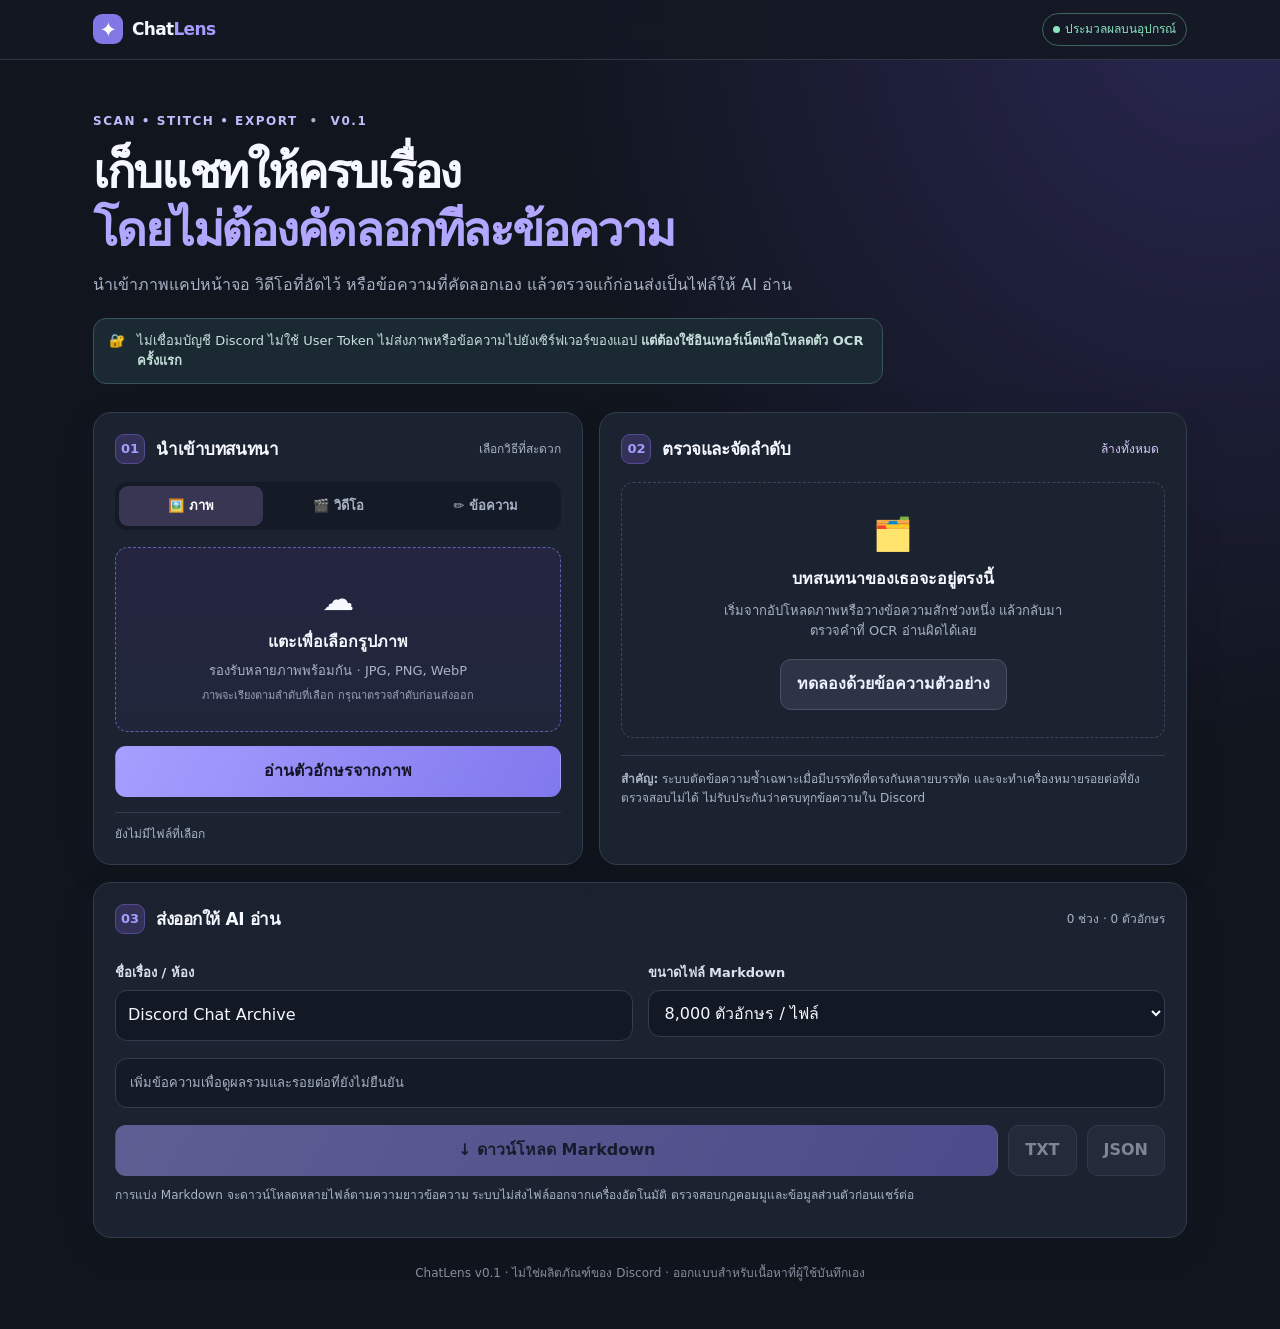
==== index.html @ 501cbc08 "feat: initialize ChatLens mobile-first OCR archive" ====
<!doctype html>
<html lang="th">
<head>
  <meta charset="utf-8">
  <meta name="viewport" content="width=device-width,initial-scale=1,viewport-fit=cover">
  <meta name="theme-color" content="#141923">
  <meta name="description" content="จัดเก็บข้อความจากภาพ วิดีโอ และข้อความที่คุณบันทึกเองจาก Discord โดยไม่ต้องใช้ Token">
  <title>ChatLens — Chat OCR to AI</title>
  <link rel="icon" href="icon.svg" type="image/svg+xml">
  <link rel="stylesheet" href="styles.css">
</head>
<body>
  <header class="topbar">
    <div class="top-inner">
      <a class="brand" href="#home" aria-label="ChatLens หน้าหลัก"><span class="brand-icon">✦</span><span>Chat<span class="brand-muted">Lens</span></span></a>
      <span class="privacy-pill"><span class="privacy-dot"></span>ประมวลผลบนอุปกรณ์</span>
    </div>
  </header>
  <main id="home" class="layout">
    <section class="hero">
      <div class="eyebrow">SCAN • STITCH • EXPORT <span>•</span> V0.1</div>
      <h1>เก็บแชทให้ครบเรื่อง<br><span>โดยไม่ต้องคัดลอกทีละข้อความ</span></h1>
      <p>นำเข้าภาพแคปหน้าจอ วิดีโอที่อัดไว้ หรือข้อความที่คัดลอกเอง แล้วตรวจแก้ก่อนส่งเป็นไฟล์ให้ AI อ่าน</p>
      <div class="callout"><span>🔐</span><span>ไม่เชื่อมบัญชี Discord ไม่ใช้ User Token ไม่ส่งภาพหรือข้อความไปยังเซิร์ฟเวอร์ของแอป <strong>แต่ต้องใช้อินเทอร์เน็ตเพื่อโหลดตัว OCR ครั้งแรก</strong></span></div>
    </section>
    <div class="workspace">
      <section class="panel import-panel" aria-labelledby="import-title">
        <div class="panel-heading"><div><span class="step-number">01</span><h2 id="import-title">นำเข้าบทสนทนา</h2></div><span class="subtle">เลือกวิธีที่สะดวก</span></div>
        <div class="tabs" role="tablist" aria-label="วิธีนำเข้า">
          <button id="tab-image" class="tab active" type="button" role="tab" aria-selected="true" aria-controls="panel-image">🖼️ ภาพ</button>
          <button id="tab-video" class="tab" type="button" role="tab" aria-selected="false" aria-controls="panel-video">🎬 วิดีโอ <small>ทดลอง</small></button>
          <button id="tab-text" class="tab" type="button" role="tab" aria-selected="false" aria-controls="panel-text">✏️ ข้อความ</button>
        </div>
        <div id="panel-image" class="tab-panel">
          <label class="upload-box" for="image-input"><span class="upload-emoji">☁️</span><strong>แตะเพื่อเลือกรูปภาพ</strong><span>รองรับหลายภาพพร้อมกัน · JPG, PNG, WebP</span><em>ภาพจะเรียงตามลำดับที่เลือก กรุณาตรวจลำดับก่อนส่งออก</em></label>
          <input id="image-input" type="file" accept="image/png,image/jpeg,image/webp,image/*" multiple hidden>
          <button id="start-image" class="primary full" type="button">อ่านตัวอักษรจากภาพ</button>
        </div>
        <div id="panel-video" class="tab-panel" hidden>
          <label class="upload-box" for="video-input"><span class="upload-emoji">▶</span><strong>แตะเพื่อเลือกวิดีโอ</strong><span>MP4, MOV, WebM ขึ้นอยู่กับเบราว์เซอร์</span><em>ไม่รองรับทุก codec บนมือถือ · เหมาะกับคลิปสั้น</em></label>
          <input id="video-input" type="file" accept="video/*,.mp4,.mov,.webm" hidden>
          <label class="field-label" for="interval">อ่านภาพทุก ๆ กี่วินาที</label>
          <select id="interval"><option value="0.5">0.5 วินาที (ละเอียด ช้า)</option><option value="1" selected>1 วินาที (แนะนำ)</option><option value="2">2 วินาที (เร็ว อาจข้ามข้อความ)</option></select>
          <p class="hint">สูงสุด 48 เฟรมต่อรอบ หากคลิปยาวจะอ่านเพียงช่วงต้น โปรดแบ่งคลิปก่อนนำเข้า และเลื่อนแชทช้า ๆ ให้เฟรมซ้อนทับกัน</p>
          <button id="start-video" class="primary full" type="button">ลองอ่านข้อความจากวิดีโอ</button>
        </div>
        <div id="panel-text" class="tab-panel" hidden>
          <label class="field-label" for="pasted-text">วางบทสนทนา</label>
          <textarea id="pasted-text" rows="7" placeholder="วางข้อความ Discord ที่คัดลอกไว้ตรงนี้..." spellcheck="false"></textarea>
          <button id="add-text" class="primary full" type="button">เพิ่มข้อความลงคลัง</button>
        </div>
        <div class="file-summary" id="file-summary" aria-live="polite">ยังไม่มีไฟล์ที่เลือก</div>
        <div class="progress" id="progress-box" hidden><div class="progress-header"><span id="status-label">กำลังประมวลผล...</span><span id="progress-number">0%</span></div><div class="progress-track"><div id="progress-bar"></div></div></div>
      </section>
      <section class="panel review-panel" aria-labelledby="review-title">
        <div class="panel-heading"><div><span class="step-number">02</span><h2 id="review-title">ตรวจและจัดลำดับ</h2></div><button id="clear-all" type="button" class="text-button">ล้างทั้งหมด</button></div>
        <div id="empty-state" class="empty-state"><span>🗂️</span><strong>บทสนทนาของเธอจะอยู่ตรงนี้</strong><p>เริ่มจากอัปโหลดภาพหรือวางข้อความสักช่วงหนึ่ง แล้วกลับมาตรวจคำที่ OCR อ่านผิดได้เลย</p><button id="demo" class="secondary" type="button">ทดลองด้วยข้อความตัวอย่าง</button></div>
        <div id="review-list" class="review-list" aria-live="polite"></div>
        <div class="footnote"><strong>สำคัญ:</strong> ระบบตัดข้อความซ้ำเฉพาะเมื่อมีบรรทัดที่ตรงกันหลายบรรทัด และจะทำเครื่องหมายรอยต่อที่ยังตรวจสอบไม่ได้ ไม่รับประกันว่าครบทุกข้อความใน Discord</div>
      </section>
    </div>
    <section class="panel export-panel" aria-labelledby="export-title">
      <div class="panel-heading"><div><span class="step-number">03</span><h2 id="export-title">ส่งออกให้ AI อ่าน</h2></div><span id="export-stats" class="subtle">0 ช่วง</span></div>
      <div class="export-grid">
        <div><label class="field-label" for="archive-title">ชื่อเรื่อง / ห้อง</label><input id="archive-title" value="Discord Chat Archive" maxlength="100"></div>
        <div><label class="field-label" for="chunk-size">ขนาดไฟล์ Markdown</label><select id="chunk-size"><option value="4000">4,000 ตัวอักษร / ไฟล์</option><option value="8000" selected>8,000 ตัวอักษร / ไฟล์</option><option value="15000">15,000 ตัวอักษร / ไฟล์</option></select></div>
      </div>
      <div id="merge-summary" class="merge-summary">เพิ่มข้อความเพื่อดูผลรวมและรอยต่อที่ยังไม่ยืนยัน</div>
      <div class="action-row"><button id="export-md" class="primary" type="button" disabled>↓ ดาวน์โหลด Markdown</button><button id="export-txt" class="secondary" type="button" disabled>TXT</button><button id="export-json" class="secondary" type="button" disabled>JSON</button></div>
      <p class="hint">การแบ่ง Markdown จะดาวน์โหลดหลายไฟล์ตามความยาวข้อความ ระบบไม่ส่งไฟล์ออกจากเครื่องอัตโนมัติ ตรวจสอบกฎคอมมูและข้อมูลส่วนตัวก่อนแชร์ต่อ</p>
    </section>
    <footer>ChatLens v0.1 · ไม่ใช่ผลิตภัณฑ์ของ Discord · ออกแบบสำหรับเนื้อหาที่ผู้ใช้บันทึกเอง</footer>
  </main>
  <script type="module" src="app.js"></script>
</body>
</html>
---- styles.css ----
:root{color-scheme:dark;--bg:#11151d;--panel:#1c2330;--inset:#141b27;--border:#343c4d;--muted:#a8b3c6;--ink:#f6f8ff;--accent:#a49dff;--accent2:#7065ed;--ok:#8ae6bf;font:16px/1.55 system-ui,-apple-system,"Segoe UI",sans-serif}*{box-sizing:border-box}html{scroll-behavior:smooth}body{background:radial-gradient(ellipse at 95% 0%,#282650 0,transparent 40%),var(--bg);color:var(--ink);margin:0;min-height:100dvh}button,input,textarea,select{font:inherit}button{cursor:pointer}button:disabled{cursor:not-allowed;opacity:.48}button:focus-visible,a:focus-visible,input:focus-visible,select:focus-visible,textarea:focus-visible{outline:2px solid #bbb5ff;outline-offset:3px}a{color:inherit;text-decoration:none}input,textarea,select{background:#121925;border:1px solid var(--border);border-radius:12px;color:var(--ink);width:100%;padding:12px;min-width:0}textarea{resize:vertical;line-height:1.5}.topbar{border-bottom:1px solid #303747;position:sticky;top:0;z-index:2;background:#141923ea;backdrop-filter:blur(16px)}.top-inner{max-width:1130px;margin:auto;display:flex;justify-content:space-between;align-items:center;padding:13px 18px;gap:10px}.brand{display:inline-flex;align-items:center;gap:9px;font-size:17px;font-weight:790;letter-spacing:-.04em}.brand-icon{display:grid;place-items:center;width:30px;height:30px;background:#8178e6;border-radius:9px;color:white;font-size:21px}.brand-muted{color:var(--accent)}.privacy-pill{font-size:12px;color:var(--ok);border:1px solid #3d675c;border-radius:99px;padding:6px 10px;white-space:nowrap}.privacy-dot{display:inline-block;width:7px;height:7px;border-radius:50%;background:var(--ok);margin-right:5px}.layout{max-width:1130px;margin:0 auto;padding:24px 18px 40px}.hero{max-width:790px;padding:28px 0 28px}.eyebrow{font-size:12px;color:#c1bafc;font-weight:760;letter-spacing:.13em}.eyebrow span{padding:0 6px;color:var(--muted)}h1{font-size:clamp(29px,4vw,47px);line-height:1.24;letter-spacing:-.045em;margin:13px 0 13px}h1 span{color:#b1a7ff}.hero p{margin:0;color:var(--muted);font-size:16px}.callout{display:flex;gap:12px;margin-top:20px;padding:12px 15px;background:#1b2a32;border:1px solid #37525b;border-radius:13px;color:#c6e1dc;font-size:13px}.workspace{display:grid;grid-template-columns:minmax(0,.91fr) minmax(0,1.09fr);gap:16px}.panel{background:var(--panel);border:1px solid var(--border);border-radius:18px;padding:21px;min-width:0;box-shadow:0 10px 40px #00000014}.panel-heading{display:flex;justify-content:space-between;align-items:center;gap:12px;margin-bottom:18px}.panel-heading>div{display:flex;gap:11px;align-items:center}.step-number{font-size:13px;font-weight:800;color:var(--accent);background:#343158;border:1px solid #544c93;border-radius:9px;display:grid;place-items:center;width:30px;height:30px}h2{font-size:17px;letter-spacing:-.025em;margin:0}.subtle{font-size:12px;color:var(--muted)}.tabs{display:flex;gap:4px;background:var(--inset);padding:4px;border-radius:12px;margin-bottom:17px}.tab{flex:1;min-width:0;border:0;border-radius:9px;color:var(--muted);background:transparent;padding:10px 4px;font-size:13px;font-weight:670;white-space:nowrap}.tab.active{background:#393654;color:#fff}.tab small{display:none}.upload-box{min-height:185px;border:1.5px dashed #655eb0;display:flex;flex-direction:column;justify-content:center;align-items:center;text-align:center;padding:18px;gap:6px;border-radius:13px;background:linear-gradient(180deg,#252540,#20263a);cursor:pointer}.upload-box:hover{border-color:#a69cff}.upload-emoji{font-size:32px}.upload-box>span:not(.upload-emoji){font-size:13px;color:var(--muted)}.upload-box em{font-size:11px;font-style:normal;color:#9a9fbc}.primary,.secondary{border-radius:11px;padding:12px 16px;font-weight:730;border:1px solid transparent}.primary{background:linear-gradient(120deg,#a69fff,#8078ed);color:#151326}.secondary{background:#2c3445;color:#edf0ff;border-color:#485168}.full{width:100%;margin-top:14px}.field-label{display:block;color:#dce0ef;font-size:13px;font-weight:650;margin:11px 0 7px}.hint{font-size:12px;color:var(--muted);line-height:1.65;margin:10px 0}.file-summary{font-size:12px;color:var(--muted);margin-top:15px;padding-top:12px;border-top:1px solid var(--border);overflow-wrap:anywhere}.progress{margin-top:16px}.progress-header{display:flex;justify-content:space-between;gap:10px;font-size:12px;color:var(--muted);margin-bottom:7px}.progress-track{height:7px;border-radius:99px;background:#111827;overflow:hidden}.progress-track>div{height:100%;width:0%;border-radius:99px;background:#a39bff;transition:width .18s}.review-list{display:grid;gap:12px;max-height:600px;overflow:auto}.empty-state{text-align:center;border:1px dashed #3c465a;border-radius:12px;padding:27px 16px}.empty-state>span{font-size:32px;display:block}.empty-state strong{display:block;margin-top:8px}.empty-state p{color:var(--muted);font-size:13px;max-width:360px;margin:9px auto 18px}.footnote{border-top:1px solid var(--border);margin-top:17px;padding-top:14px;color:var(--muted);font-size:12px}.review-item{background:var(--inset);border:1px solid #343b50;border-radius:12px;padding:12px}.review-head{display:flex;justify-content:space-between;align-items:start;gap:12px;margin-bottom:10px}.review-name{font-size:12px;color:#d2cfff;font-weight:730;overflow-wrap:anywhere}.review-meta{color:var(--muted);font-size:11px;margin-top:2px}.mini-actions{display:flex;gap:4px}.icon-button{border:1px solid #434b62;color:#e3e6fd;background:#30364a;border-radius:8px;width:29px;height:29px;display:grid;place-items:center}.review-item textarea{font-size:13px;min-height:90px}.text-button{border:0;background:none;color:#d6cafa;font-size:12px}.export-panel{margin-top:17px}.export-grid{display:grid;grid-template-columns:1fr 1fr;gap:15px}.merge-summary{background:var(--inset);border:1px solid var(--border);border-radius:12px;font-size:13px;color:var(--muted);padding:14px;margin:17px 0;white-space:pre-wrap}.action-row{display:flex;gap:10px;flex-wrap:wrap}.action-row .primary{flex:1}footer{text-align:center;font-size:12px;color:#858d9e;padding:26px 0 6px}@media(max-width:760px){.layout{padding:13px 12px 24px}.top-inner{padding:11px 12px}.privacy-pill{font-size:10px;padding:5px 7px}.brand{font-size:15px}.hero{padding:17px 3px 21px}.hero p{font-size:14px}.callout{font-size:12px}.workspace{grid-template-columns:1fr;gap:12px}.panel{padding:15px;border-radius:15px}.panel-heading{margin-bottom:14px}.subtle{font-size:11px}.upload-box{min-height:165px}.tab small{display:inline;font-size:9px}.export-grid{grid-template-columns:1fr;gap:2px}.action-row>.primary{flex-basis:100%}.review-list{max-height:none}.review-item textarea{min-height:105px}}@media(prefers-reduced-motion:reduce){*{scroll-behavior:auto;transition:none!important}}
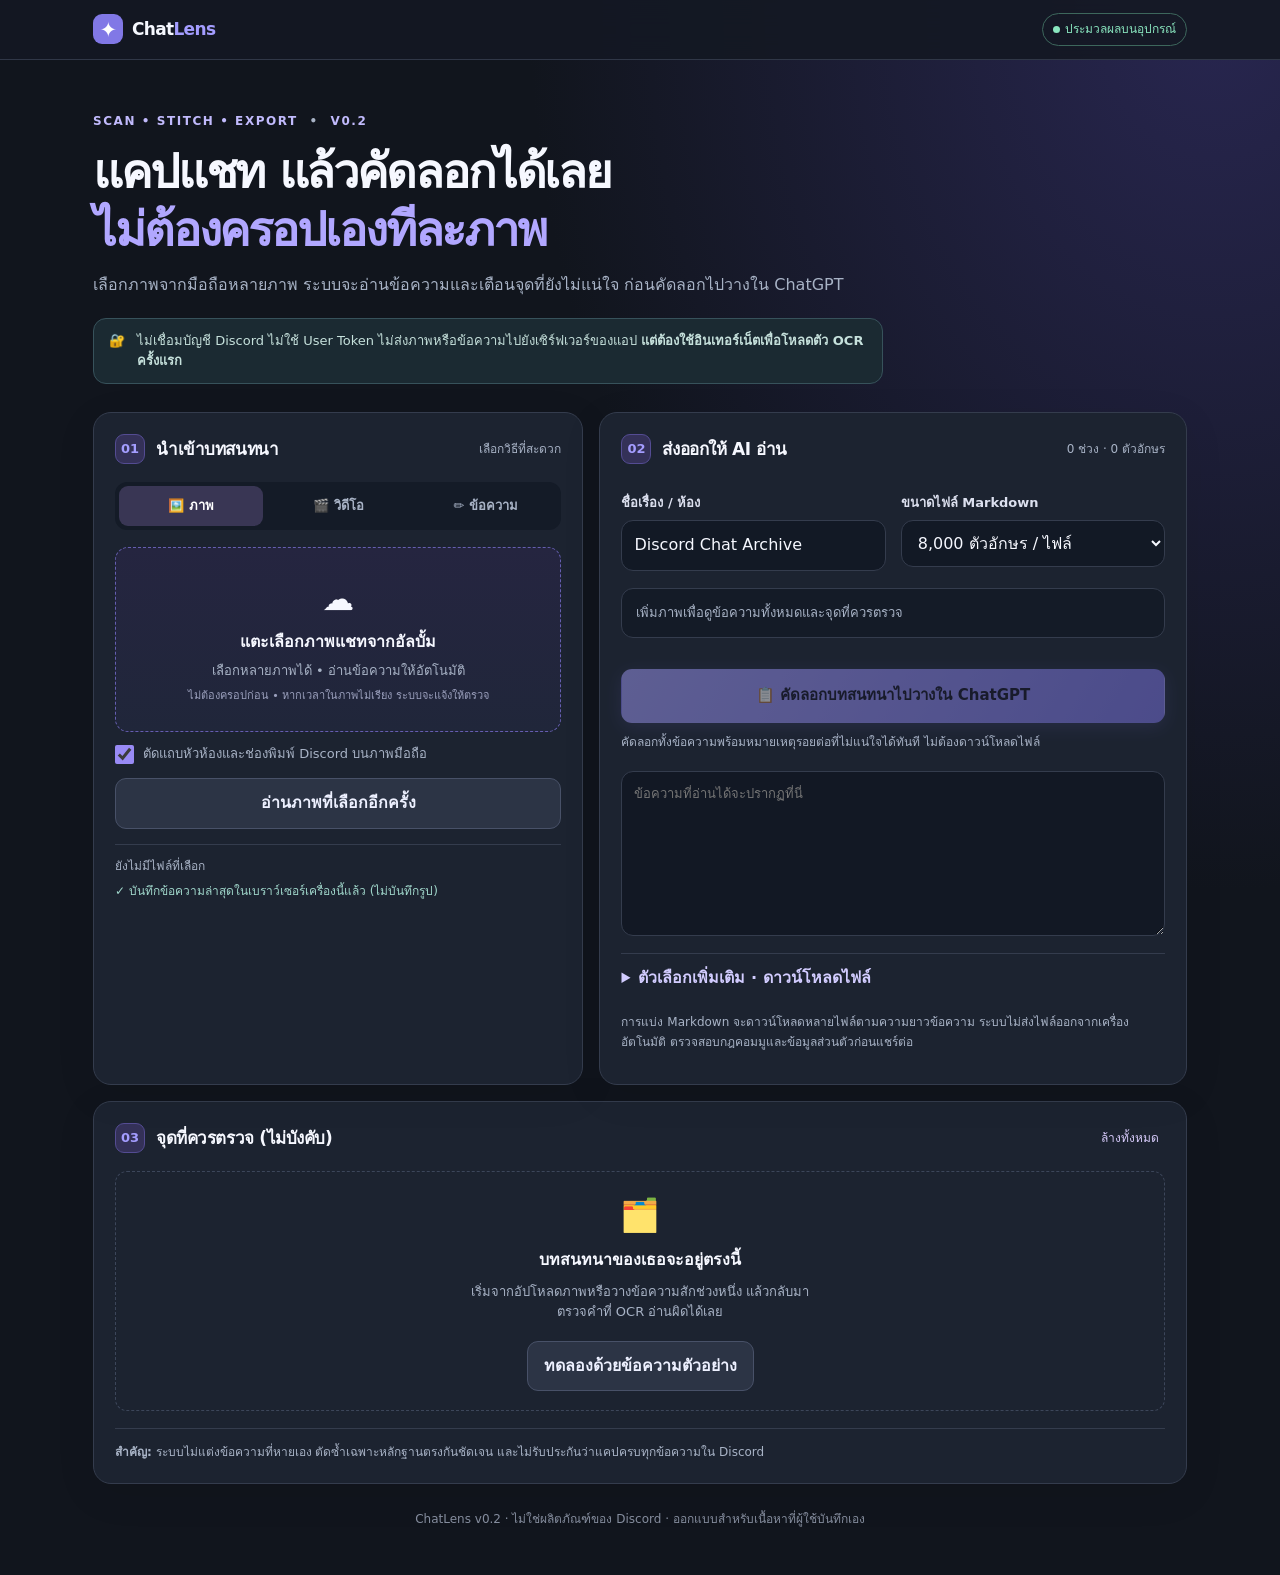
==== commit 2b2de514: "feat: ChatLens v0.2 mobile-first OCR crop and one-tap copy" ====
--- a/index.html
+++ b/index.html
@@ -18,9 +18,9 @@
   </header>
   <main id="home" class="layout">
     <section class="hero">
-      <div class="eyebrow">SCAN • STITCH • EXPORT <span>•</span> V0.1</div>
-      <h1>เก็บแชทให้ครบเรื่อง<br><span>โดยไม่ต้องคัดลอกทีละข้อความ</span></h1>
-      <p>นำเข้าภาพแคปหน้าจอ วิดีโอที่อัดไว้ หรือข้อความที่คัดลอกเอง แล้วตรวจแก้ก่อนส่งเป็นไฟล์ให้ AI อ่าน</p>
+      <div class="eyebrow">SCAN • STITCH • EXPORT <span>•</span> V0.2</div>
+      <h1>แคปแชท แล้วคัดลอกได้เลย<br><span>ไม่ต้องครอปเองทีละภาพ</span></h1>
+      <p>เลือกภาพจากมือถือหลายภาพ ระบบจะอ่านข้อความและเตือนจุดที่ยังไม่แน่ใจ ก่อนคัดลอกไปวางใน ChatGPT</p>
       <div class="callout"><span>🔐</span><span>ไม่เชื่อมบัญชี Discord ไม่ใช้ User Token ไม่ส่งภาพหรือข้อความไปยังเซิร์ฟเวอร์ของแอป <strong>แต่ต้องใช้อินเทอร์เน็ตเพื่อโหลดตัว OCR ครั้งแรก</strong></span></div>
     </section>
     <div class="workspace">
@@ -32,9 +32,10 @@
           <button id="tab-text" class="tab" type="button" role="tab" aria-selected="false" aria-controls="panel-text">✏️ ข้อความ</button>
         </div>
         <div id="panel-image" class="tab-panel">
-          <label class="upload-box" for="image-input"><span class="upload-emoji">☁️</span><strong>แตะเพื่อเลือกรูปภาพ</strong><span>รองรับหลายภาพพร้อมกัน · JPG, PNG, WebP</span><em>ภาพจะเรียงตามลำดับที่เลือก กรุณาตรวจลำดับก่อนส่งออก</em></label>
+          <label class="upload-box" for="image-input"><span class="upload-emoji">☁️</span><strong>แตะเลือกภาพแชทจากอัลบั้ม</strong><span>เลือกหลายภาพได้ • อ่านข้อความให้อัตโนมัติ</span><em>ไม่ต้องครอปก่อน • หากเวลาในภาพไม่เรียง ระบบจะแจ้งให้ตรวจ</em></label>
           <input id="image-input" type="file" accept="image/png,image/jpeg,image/webp,image/*" multiple hidden>
-          <button id="start-image" class="primary full" type="button">อ่านตัวอักษรจากภาพ</button>
+          <label class="toggle-line"><input id="auto-crop" type="checkbox" checked> ตัดแถบหัวห้องและช่องพิมพ์ Discord บนภาพมือถือ</label>
+          <button id="start-image" class="secondary full" type="button">อ่านภาพที่เลือกอีกครั้ง</button>
         </div>
         <div id="panel-video" class="tab-panel" hidden>
           <label class="upload-box" for="video-input"><span class="upload-emoji">▶</span><strong>แตะเพื่อเลือกวิดีโอ</strong><span>MP4, MOV, WebM ขึ้นอยู่กับเบราว์เซอร์</span><em>ไม่รองรับทุก codec บนมือถือ · เหมาะกับคลิปสั้น</em></label>
@@ -49,27 +50,34 @@
           <textarea id="pasted-text" rows="7" placeholder="วางข้อความ Discord ที่คัดลอกไว้ตรงนี้..." spellcheck="false"></textarea>
           <button id="add-text" class="primary full" type="button">เพิ่มข้อความลงคลัง</button>
         </div>
-        <div class="file-summary" id="file-summary" aria-live="polite">ยังไม่มีไฟล์ที่เลือก</div>
+        <div class="file-summary" id="file-summary" aria-live="polite">ยังไม่มีไฟล์ที่เลือก</div><div class="subtle save-state" id="save-state" role="status">บันทึกข้อความที่อ่านได้ไว้บนอุปกรณ์นี้อัตโนมัติ (ไม่บันทึกรูป)</div>
         <div class="progress" id="progress-box" hidden><div class="progress-header"><span id="status-label">กำลังประมวลผล...</span><span id="progress-number">0%</span></div><div class="progress-track"><div id="progress-bar"></div></div></div>
       </section>
-      <section class="panel review-panel" aria-labelledby="review-title">
-        <div class="panel-heading"><div><span class="step-number">02</span><h2 id="review-title">ตรวจและจัดลำดับ</h2></div><button id="clear-all" type="button" class="text-button">ล้างทั้งหมด</button></div>
-        <div id="empty-state" class="empty-state"><span>🗂️</span><strong>บทสนทนาของเธอจะอยู่ตรงนี้</strong><p>เริ่มจากอัปโหลดภาพหรือวางข้อความสักช่วงหนึ่ง แล้วกลับมาตรวจคำที่ OCR อ่านผิดได้เลย</p><button id="demo" class="secondary" type="button">ทดลองด้วยข้อความตัวอย่าง</button></div>
-        <div id="review-list" class="review-list" aria-live="polite"></div>
-        <div class="footnote"><strong>สำคัญ:</strong> ระบบตัดข้อความซ้ำเฉพาะเมื่อมีบรรทัดที่ตรงกันหลายบรรทัด และจะทำเครื่องหมายรอยต่อที่ยังตรวจสอบไม่ได้ ไม่รับประกันว่าครบทุกข้อความใน Discord</div>
-      </section>
-    </div>
-    <section class="panel export-panel" aria-labelledby="export-title">
-      <div class="panel-heading"><div><span class="step-number">03</span><h2 id="export-title">ส่งออกให้ AI อ่าน</h2></div><span id="export-stats" class="subtle">0 ช่วง</span></div>
+
+      <section class="panel export-panel" aria-labelledby="export-title">
+      <div class="panel-heading"><div><span class="step-number">02</span><h2 id="export-title">ส่งออกให้ AI อ่าน</h2></div><span id="export-stats" class="subtle">0 ช่วง</span></div>
       <div class="export-grid">
         <div><label class="field-label" for="archive-title">ชื่อเรื่อง / ห้อง</label><input id="archive-title" value="Discord Chat Archive" maxlength="100"></div>
         <div><label class="field-label" for="chunk-size">ขนาดไฟล์ Markdown</label><select id="chunk-size"><option value="4000">4,000 ตัวอักษร / ไฟล์</option><option value="8000" selected>8,000 ตัวอักษร / ไฟล์</option><option value="15000">15,000 ตัวอักษร / ไฟล์</option></select></div>
       </div>
       <div id="merge-summary" class="merge-summary">เพิ่มข้อความเพื่อดูผลรวมและรอยต่อที่ยังไม่ยืนยัน</div>
-      <div class="action-row"><button id="export-md" class="primary" type="button" disabled>↓ ดาวน์โหลด Markdown</button><button id="export-txt" class="secondary" type="button" disabled>TXT</button><button id="export-json" class="secondary" type="button" disabled>JSON</button></div>
+      <button id="copy-text" class="primary full copy-main" type="button" disabled>📋 คัดลอกบทสนทนาไปวางใน ChatGPT</button>
+      <p class="hint">คัดลอกทั้งข้อความพร้อมหมายเหตุรอยต่อที่ไม่แน่ใจได้ทันที ไม่ต้องดาวน์โหลดไฟล์</p>
+      <textarea id="merged-preview" rows="7" readonly aria-label="ข้อความทั้งหมดที่พร้อมคัดลอก" placeholder="ข้อความที่อ่านได้จะปรากฏที่นี่"></textarea>
+      <details class="download-options"><summary>ตัวเลือกเพิ่มเติม · ดาวน์โหลดไฟล์</summary>
+        <div class="action-row"><button id="export-md" class="secondary" type="button" disabled>Markdown</button><button id="export-txt" class="secondary" type="button" disabled>TXT</button><button id="export-json" class="secondary" type="button" disabled>JSON</button></div>
+      </details>
       <p class="hint">การแบ่ง Markdown จะดาวน์โหลดหลายไฟล์ตามความยาวข้อความ ระบบไม่ส่งไฟล์ออกจากเครื่องอัตโนมัติ ตรวจสอบกฎคอมมูและข้อมูลส่วนตัวก่อนแชร์ต่อ</p>
     </section>
-    <footer>ChatLens v0.1 · ไม่ใช่ผลิตภัณฑ์ของ Discord · ออกแบบสำหรับเนื้อหาที่ผู้ใช้บันทึกเอง</footer>
+    </div>
+    <section class="panel review-panel" aria-labelledby="review-title">
+        <div class="panel-heading"><div><span class="step-number">03</span><h2 id="review-title">จุดที่ควรตรวจ (ไม่บังคับ)</h2></div><button id="clear-all" type="button" class="text-button">ล้างทั้งหมด</button></div>
+        <div id="empty-state" class="empty-state"><span>🗂️</span><strong>บทสนทนาของเธอจะอยู่ตรงนี้</strong><p>เริ่มจากอัปโหลดภาพหรือวางข้อความสักช่วงหนึ่ง แล้วกลับมาตรวจคำที่ OCR อ่านผิดได้เลย</p><button id="demo" class="secondary" type="button">ทดลองด้วยข้อความตัวอย่าง</button></div>
+        <div id="review-alerts" class="review-alerts" aria-live="polite"></div>
+        <details id="review-details" class="review-details"><summary>เปิดดู / แก้ไขข้อความแต่ละภาพ (ไม่จำเป็นต้องตรวจทุกภาพ)</summary><div id="review-list" class="review-list" aria-live="polite"></div></details>
+        <div class="footnote"><strong>สำคัญ:</strong> ระบบไม่แต่งข้อความที่หายเอง ตัดซ้ำเฉพาะหลักฐานตรงกันชัดเจน และไม่รับประกันว่าแคปครบทุกข้อความใน Discord</div>
+      </section>
+    <footer>ChatLens v0.2 · ไม่ใช่ผลิตภัณฑ์ของ Discord · ออกแบบสำหรับเนื้อหาที่ผู้ใช้บันทึกเอง</footer>
   </main>
   <script type="module" src="app.js"></script>
 </body>
--- a/styles.css
+++ b/styles.css
@@ -1 +1,21 @@
 :root{color-scheme:dark;--bg:#11151d;--panel:#1c2330;--inset:#141b27;--border:#343c4d;--muted:#a8b3c6;--ink:#f6f8ff;--accent:#a49dff;--accent2:#7065ed;--ok:#8ae6bf;font:16px/1.55 system-ui,-apple-system,"Segoe UI",sans-serif}*{box-sizing:border-box}html{scroll-behavior:smooth}body{background:radial-gradient(ellipse at 95% 0%,#282650 0,transparent 40%),var(--bg);color:var(--ink);margin:0;min-height:100dvh}button,input,textarea,select{font:inherit}button{cursor:pointer}button:disabled{cursor:not-allowed;opacity:.48}button:focus-visible,a:focus-visible,input:focus-visible,select:focus-visible,textarea:focus-visible{outline:2px solid #bbb5ff;outline-offset:3px}a{color:inherit;text-decoration:none}input,textarea,select{background:#121925;border:1px solid var(--border);border-radius:12px;color:var(--ink);width:100%;padding:12px;min-width:0}textarea{resize:vertical;line-height:1.5}.topbar{border-bottom:1px solid #303747;position:sticky;top:0;z-index:2;background:#141923ea;backdrop-filter:blur(16px)}.top-inner{max-width:1130px;margin:auto;display:flex;justify-content:space-between;align-items:center;padding:13px 18px;gap:10px}.brand{display:inline-flex;align-items:center;gap:9px;font-size:17px;font-weight:790;letter-spacing:-.04em}.brand-icon{display:grid;place-items:center;width:30px;height:30px;background:#8178e6;border-radius:9px;color:white;font-size:21px}.brand-muted{color:var(--accent)}.privacy-pill{font-size:12px;color:var(--ok);border:1px solid #3d675c;border-radius:99px;padding:6px 10px;white-space:nowrap}.privacy-dot{display:inline-block;width:7px;height:7px;border-radius:50%;background:var(--ok);margin-right:5px}.layout{max-width:1130px;margin:0 auto;padding:24px 18px 40px}.hero{max-width:790px;padding:28px 0 28px}.eyebrow{font-size:12px;color:#c1bafc;font-weight:760;letter-spacing:.13em}.eyebrow span{padding:0 6px;color:var(--muted)}h1{font-size:clamp(29px,4vw,47px);line-height:1.24;letter-spacing:-.045em;margin:13px 0 13px}h1 span{color:#b1a7ff}.hero p{margin:0;color:var(--muted);font-size:16px}.callout{display:flex;gap:12px;margin-top:20px;padding:12px 15px;background:#1b2a32;border:1px solid #37525b;border-radius:13px;color:#c6e1dc;font-size:13px}.workspace{display:grid;grid-template-columns:minmax(0,.91fr) minmax(0,1.09fr);gap:16px}.panel{background:var(--panel);border:1px solid var(--border);border-radius:18px;padding:21px;min-width:0;box-shadow:0 10px 40px #00000014}.panel-heading{display:flex;justify-content:space-between;align-items:center;gap:12px;margin-bottom:18px}.panel-heading>div{display:flex;gap:11px;align-items:center}.step-number{font-size:13px;font-weight:800;color:var(--accent);background:#343158;border:1px solid #544c93;border-radius:9px;display:grid;place-items:center;width:30px;height:30px}h2{font-size:17px;letter-spacing:-.025em;margin:0}.subtle{font-size:12px;color:var(--muted)}.tabs{display:flex;gap:4px;background:var(--inset);padding:4px;border-radius:12px;margin-bottom:17px}.tab{flex:1;min-width:0;border:0;border-radius:9px;color:var(--muted);background:transparent;padding:10px 4px;font-size:13px;font-weight:670;white-space:nowrap}.tab.active{background:#393654;color:#fff}.tab small{display:none}.upload-box{min-height:185px;border:1.5px dashed #655eb0;display:flex;flex-direction:column;justify-content:center;align-items:center;text-align:center;padding:18px;gap:6px;border-radius:13px;background:linear-gradient(180deg,#252540,#20263a);cursor:pointer}.upload-box:hover{border-color:#a69cff}.upload-emoji{font-size:32px}.upload-box>span:not(.upload-emoji){font-size:13px;color:var(--muted)}.upload-box em{font-size:11px;font-style:normal;color:#9a9fbc}.primary,.secondary{border-radius:11px;padding:12px 16px;font-weight:730;border:1px solid transparent}.primary{background:linear-gradient(120deg,#a69fff,#8078ed);color:#151326}.secondary{background:#2c3445;color:#edf0ff;border-color:#485168}.full{width:100%;margin-top:14px}.field-label{display:block;color:#dce0ef;font-size:13px;font-weight:650;margin:11px 0 7px}.hint{font-size:12px;color:var(--muted);line-height:1.65;margin:10px 0}.file-summary{font-size:12px;color:var(--muted);margin-top:15px;padding-top:12px;border-top:1px solid var(--border);overflow-wrap:anywhere}.progress{margin-top:16px}.progress-header{display:flex;justify-content:space-between;gap:10px;font-size:12px;color:var(--muted);margin-bottom:7px}.progress-track{height:7px;border-radius:99px;background:#111827;overflow:hidden}.progress-track>div{height:100%;width:0%;border-radius:99px;background:#a39bff;transition:width .18s}.review-list{display:grid;gap:12px;max-height:600px;overflow:auto}.empty-state{text-align:center;border:1px dashed #3c465a;border-radius:12px;padding:27px 16px}.empty-state>span{font-size:32px;display:block}.empty-state strong{display:block;margin-top:8px}.empty-state p{color:var(--muted);font-size:13px;max-width:360px;margin:9px auto 18px}.footnote{border-top:1px solid var(--border);margin-top:17px;padding-top:14px;color:var(--muted);font-size:12px}.review-item{background:var(--inset);border:1px solid #343b50;border-radius:12px;padding:12px}.review-head{display:flex;justify-content:space-between;align-items:start;gap:12px;margin-bottom:10px}.review-name{font-size:12px;color:#d2cfff;font-weight:730;overflow-wrap:anywhere}.review-meta{color:var(--muted);font-size:11px;margin-top:2px}.mini-actions{display:flex;gap:4px}.icon-button{border:1px solid #434b62;color:#e3e6fd;background:#30364a;border-radius:8px;width:29px;height:29px;display:grid;place-items:center}.review-item textarea{font-size:13px;min-height:90px}.text-button{border:0;background:none;color:#d6cafa;font-size:12px}.export-panel{margin-top:17px}.export-grid{display:grid;grid-template-columns:1fr 1fr;gap:15px}.merge-summary{background:var(--inset);border:1px solid var(--border);border-radius:12px;font-size:13px;color:var(--muted);padding:14px;margin:17px 0;white-space:pre-wrap}.action-row{display:flex;gap:10px;flex-wrap:wrap}.action-row .primary{flex:1}footer{text-align:center;font-size:12px;color:#858d9e;padding:26px 0 6px}@media(max-width:760px){.layout{padding:13px 12px 24px}.top-inner{padding:11px 12px}.privacy-pill{font-size:10px;padding:5px 7px}.brand{font-size:15px}.hero{padding:17px 3px 21px}.hero p{font-size:14px}.callout{font-size:12px}.workspace{grid-template-columns:1fr;gap:12px}.panel{padding:15px;border-radius:15px}.panel-heading{margin-bottom:14px}.subtle{font-size:11px}.upload-box{min-height:165px}.tab small{display:inline;font-size:9px}.export-grid{grid-template-columns:1fr;gap:2px}.action-row>.primary{flex-basis:100%}.review-list{max-height:none}.review-item textarea{min-height:105px}}@media(prefers-reduced-motion:reduce){*{scroll-behavior:auto;transition:none!important}}
+
+/* ChatLens 0.2: output-first mobile flow */
+.workspace .export-panel{margin-top:0}
+.review-panel{margin-top:16px}
+.toggle-line{margin-top:12px;display:flex;align-items:flex-start;gap:9px;font-size:13px;color:var(--muted);line-height:1.5;cursor:pointer}
+.toggle-line input{width:19px;height:19px;margin:1px 0 0;flex:0 0 19px;accent-color:#988af5}
+.copy-main{min-height:54px;font-size:15px;box-shadow:0 4px 18px #8078ed40}
+#merged-preview{margin-top:8px;min-height:165px;max-height:330px;font-size:13px;background:#121824;overflow:auto}
+.save-state{margin-top:8px;line-height:1.45;color:#a0d7cb}
+.review-details{margin-top:12px}
+.review-details summary,.download-options summary{cursor:pointer;font-weight:670;color:#d2ccff;padding:12px 0;user-select:none}
+.review-details[hidden],[hidden]{display:none!important}
+.download-options{margin-top:10px;border-top:1px solid var(--border)}
+.download-options .action-row{padding:6px 0 4px}
+.review-warning{width:100%;text-align:left;background:#28273e;color:#e1daf9;border:1px solid #5e5275;border-radius:10px;padding:12px;margin-top:7px;font-size:13px}
+.review-warning:hover{border-color:#9b8cdd}
+.source-preview{display:block;max-width:320px;width:100%;height:auto;margin-top:10px;border-radius:10px;border:1px solid var(--border)}
+.review-list{max-height:none;margin-top:10px}
+.review-panel .empty-state{padding:19px 10px}
+@media(max-width:760px){.workspace{grid-template-columns:1fr}.review-panel{margin-top:12px}.copy-main{position:sticky;bottom:12px;z-index:1}.review-warning{font-size:12px}.export-panel .panel-heading{margin-bottom:10px}.hero{padding-bottom:16px}#merged-preview{min-height:180px}}
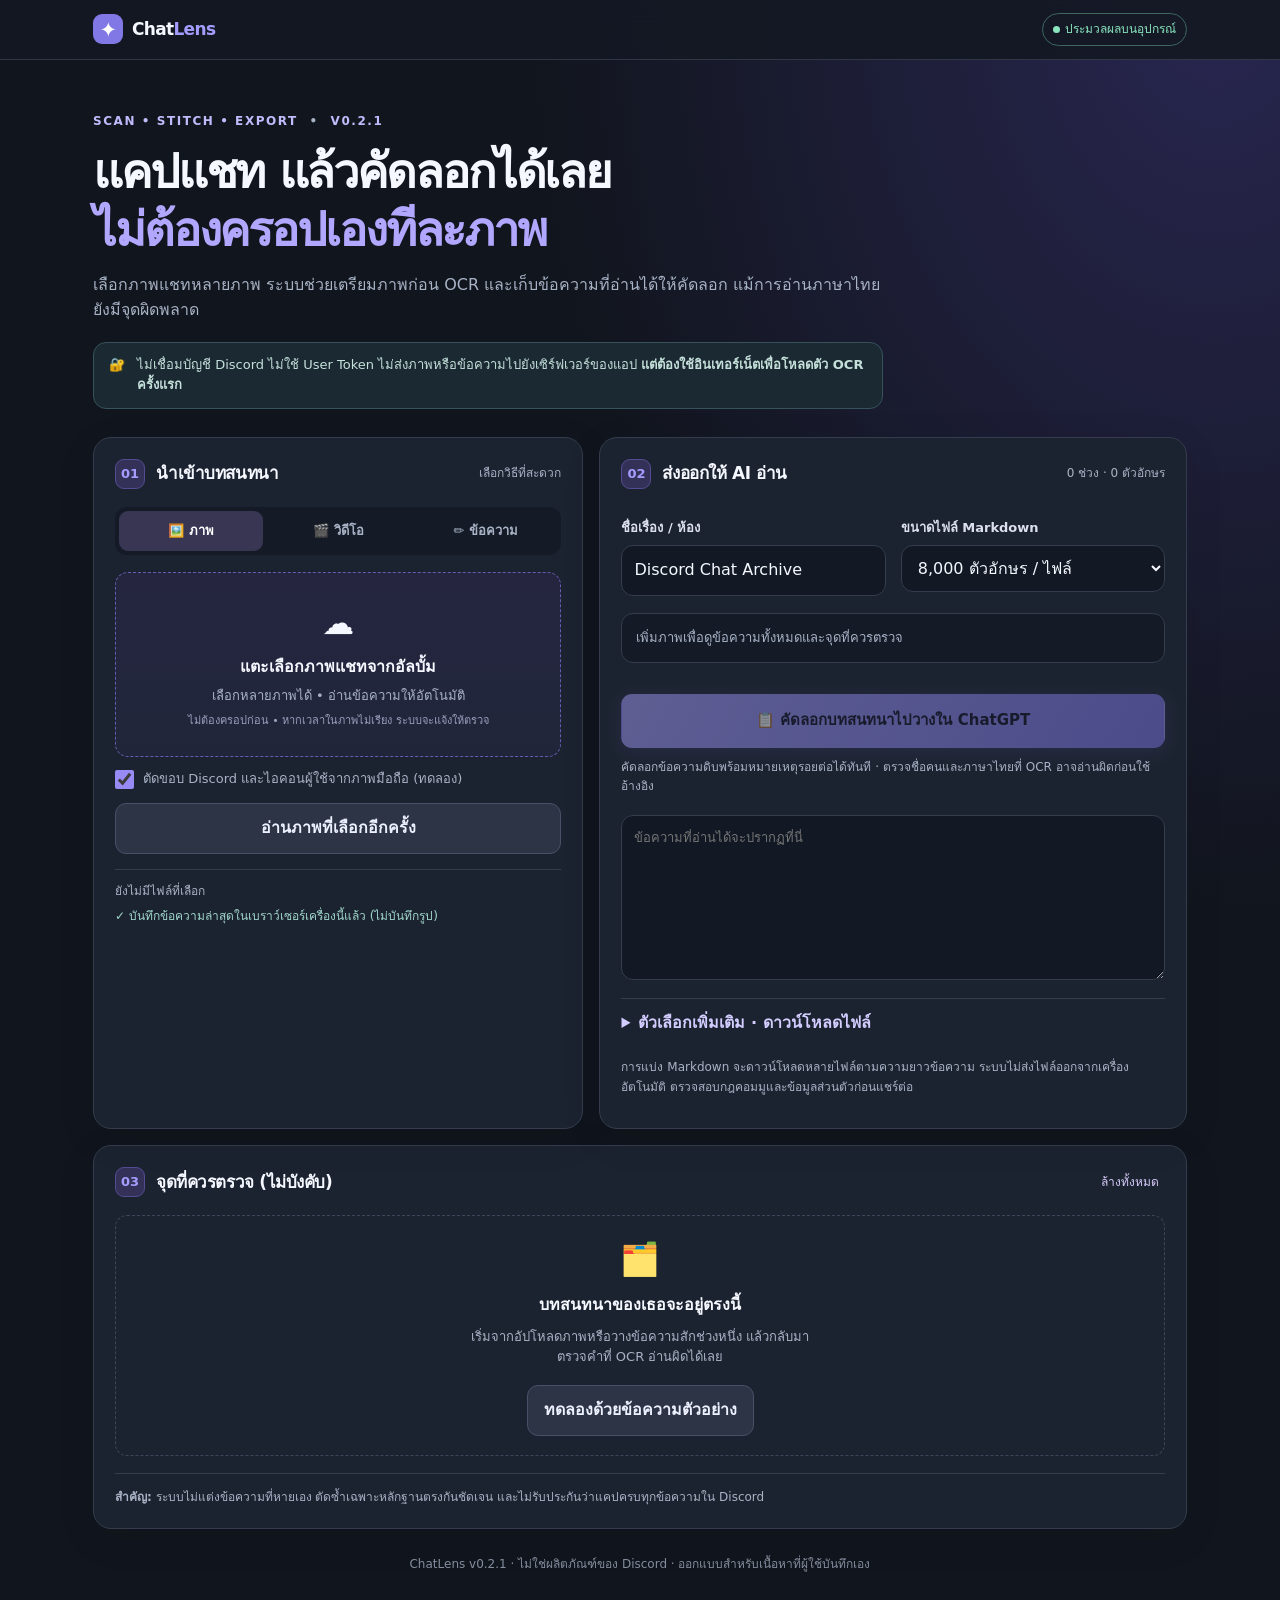
==== commit f561d44e: "test: refine Discord iPhone crop and optional dark OCR contrast" ====
--- a/index.html
+++ b/index.html
@@ -18,9 +18,9 @@
   </header>
   <main id="home" class="layout">
     <section class="hero">
-      <div class="eyebrow">SCAN • STITCH • EXPORT <span>•</span> V0.2</div>
+      <div class="eyebrow">SCAN • STITCH • EXPORT <span>•</span> V0.2.1</div>
       <h1>แคปแชท แล้วคัดลอกได้เลย<br><span>ไม่ต้องครอปเองทีละภาพ</span></h1>
-      <p>เลือกภาพจากมือถือหลายภาพ ระบบจะอ่านข้อความและเตือนจุดที่ยังไม่แน่ใจ ก่อนคัดลอกไปวางใน ChatGPT</p>
+      <p>เลือกภาพแชทหลายภาพ ระบบช่วยเตรียมภาพก่อน OCR และเก็บข้อความที่อ่านได้ให้คัดลอก แม้การอ่านภาษาไทยยังมีจุดผิดพลาด</p>
       <div class="callout"><span>🔐</span><span>ไม่เชื่อมบัญชี Discord ไม่ใช้ User Token ไม่ส่งภาพหรือข้อความไปยังเซิร์ฟเวอร์ของแอป <strong>แต่ต้องใช้อินเทอร์เน็ตเพื่อโหลดตัว OCR ครั้งแรก</strong></span></div>
     </section>
     <div class="workspace">
@@ -34,7 +34,7 @@
         <div id="panel-image" class="tab-panel">
           <label class="upload-box" for="image-input"><span class="upload-emoji">☁️</span><strong>แตะเลือกภาพแชทจากอัลบั้ม</strong><span>เลือกหลายภาพได้ • อ่านข้อความให้อัตโนมัติ</span><em>ไม่ต้องครอปก่อน • หากเวลาในภาพไม่เรียง ระบบจะแจ้งให้ตรวจ</em></label>
           <input id="image-input" type="file" accept="image/png,image/jpeg,image/webp,image/*" multiple hidden>
-          <label class="toggle-line"><input id="auto-crop" type="checkbox" checked> ตัดแถบหัวห้องและช่องพิมพ์ Discord บนภาพมือถือ</label>
+          <label class="toggle-line"><input id="auto-crop" type="checkbox" checked> ตัดขอบ Discord และไอคอนผู้ใช้จากภาพมือถือ (ทดลอง)</label>
           <button id="start-image" class="secondary full" type="button">อ่านภาพที่เลือกอีกครั้ง</button>
         </div>
         <div id="panel-video" class="tab-panel" hidden>
@@ -62,7 +62,7 @@
       </div>
       <div id="merge-summary" class="merge-summary">เพิ่มข้อความเพื่อดูผลรวมและรอยต่อที่ยังไม่ยืนยัน</div>
       <button id="copy-text" class="primary full copy-main" type="button" disabled>📋 คัดลอกบทสนทนาไปวางใน ChatGPT</button>
-      <p class="hint">คัดลอกทั้งข้อความพร้อมหมายเหตุรอยต่อที่ไม่แน่ใจได้ทันที ไม่ต้องดาวน์โหลดไฟล์</p>
+      <p class="hint">คัดลอกข้อความดิบพร้อมหมายเหตุรอยต่อได้ทันที · ตรวจชื่อคนและภาษาไทยที่ OCR อาจอ่านผิดก่อนใช้อ้างอิง</p>
       <textarea id="merged-preview" rows="7" readonly aria-label="ข้อความทั้งหมดที่พร้อมคัดลอก" placeholder="ข้อความที่อ่านได้จะปรากฏที่นี่"></textarea>
       <details class="download-options"><summary>ตัวเลือกเพิ่มเติม · ดาวน์โหลดไฟล์</summary>
         <div class="action-row"><button id="export-md" class="secondary" type="button" disabled>Markdown</button><button id="export-txt" class="secondary" type="button" disabled>TXT</button><button id="export-json" class="secondary" type="button" disabled>JSON</button></div>
@@ -77,7 +77,7 @@
         <details id="review-details" class="review-details"><summary>เปิดดู / แก้ไขข้อความแต่ละภาพ (ไม่จำเป็นต้องตรวจทุกภาพ)</summary><div id="review-list" class="review-list" aria-live="polite"></div></details>
         <div class="footnote"><strong>สำคัญ:</strong> ระบบไม่แต่งข้อความที่หายเอง ตัดซ้ำเฉพาะหลักฐานตรงกันชัดเจน และไม่รับประกันว่าแคปครบทุกข้อความใน Discord</div>
       </section>
-    <footer>ChatLens v0.2 · ไม่ใช่ผลิตภัณฑ์ของ Discord · ออกแบบสำหรับเนื้อหาที่ผู้ใช้บันทึกเอง</footer>
+    <footer>ChatLens v0.2.1 · ไม่ใช่ผลิตภัณฑ์ของ Discord · ออกแบบสำหรับเนื้อหาที่ผู้ใช้บันทึกเอง</footer>
   </main>
   <script type="module" src="app.js"></script>
 </body>
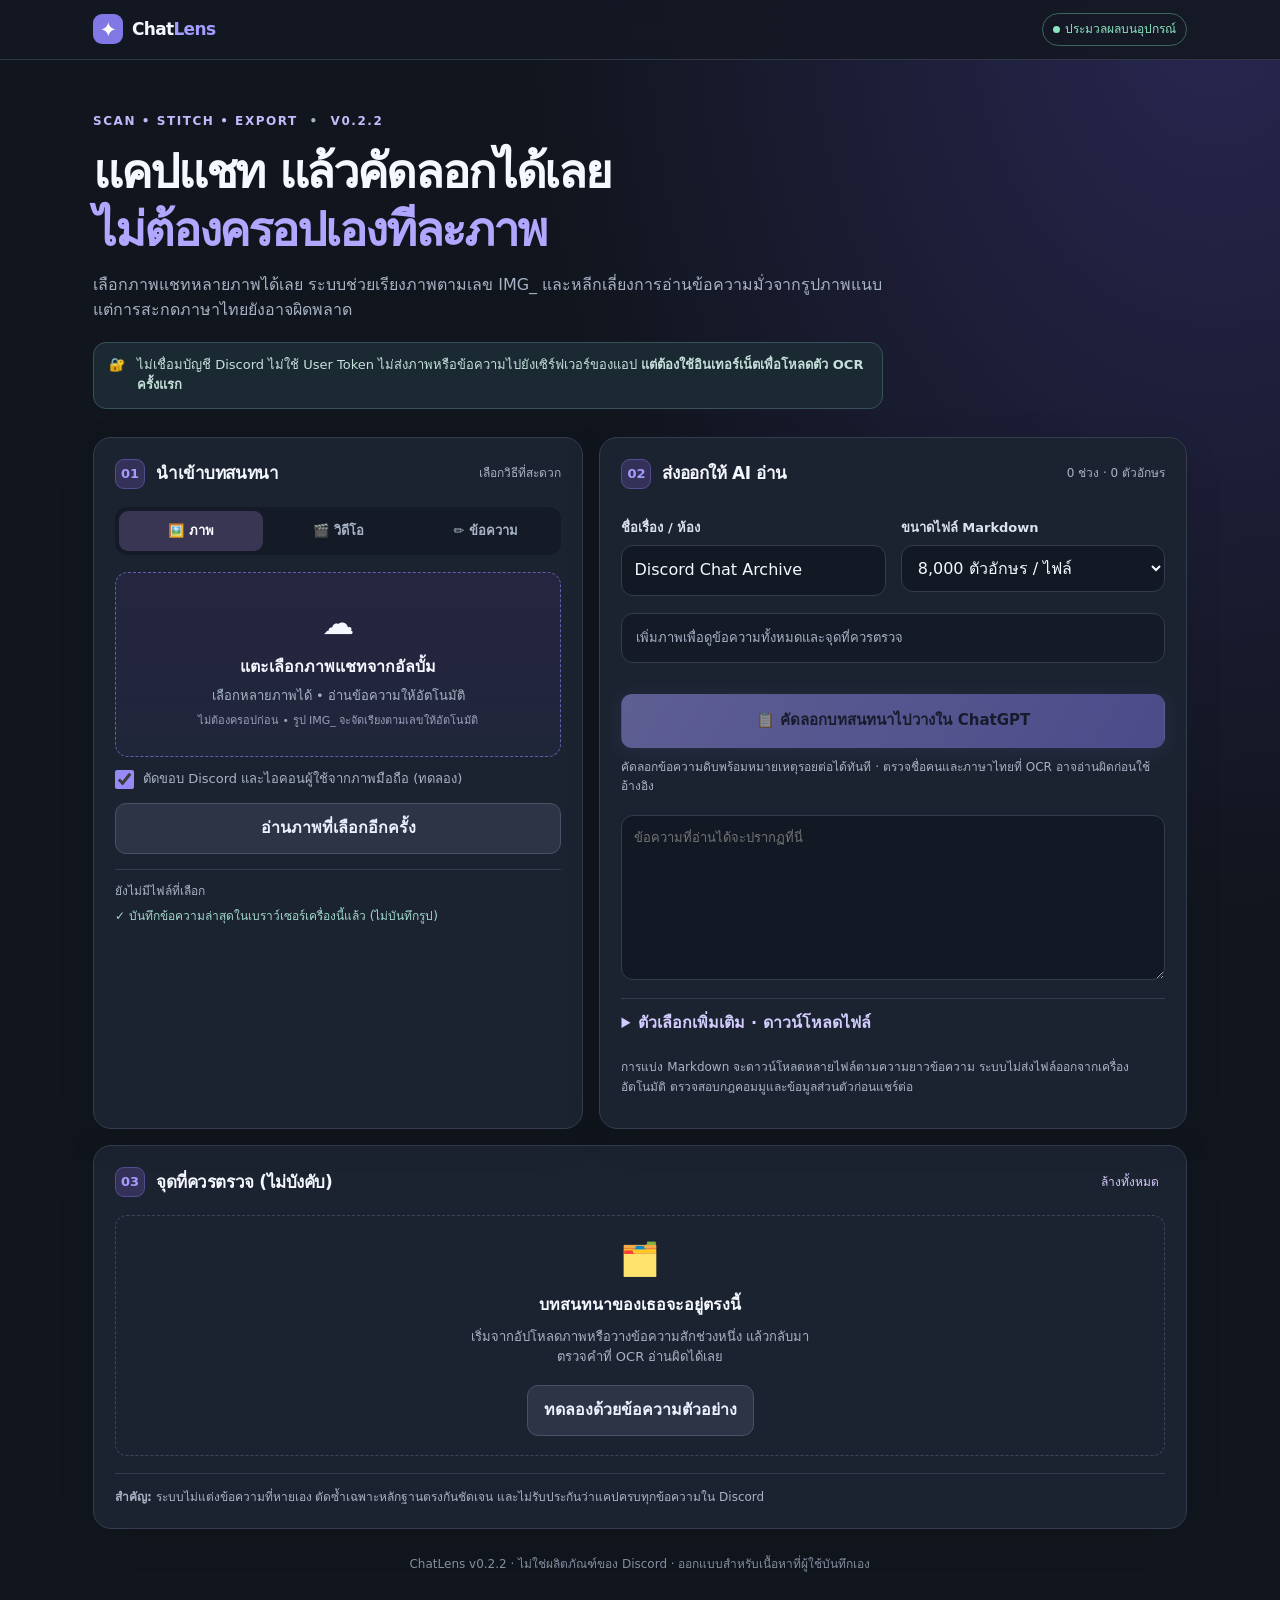
==== commit 9fb489ab: "fix: order iPhone captures and suppress bottom-photo OCR noise" ====
--- a/index.html
+++ b/index.html
@@ -18,9 +18,9 @@
   </header>
   <main id="home" class="layout">
     <section class="hero">
-      <div class="eyebrow">SCAN • STITCH • EXPORT <span>•</span> V0.2.1</div>
+      <div class="eyebrow">SCAN • STITCH • EXPORT <span>•</span> V0.2.2</div>
       <h1>แคปแชท แล้วคัดลอกได้เลย<br><span>ไม่ต้องครอปเองทีละภาพ</span></h1>
-      <p>เลือกภาพแชทหลายภาพ ระบบช่วยเตรียมภาพก่อน OCR และเก็บข้อความที่อ่านได้ให้คัดลอก แม้การอ่านภาษาไทยยังมีจุดผิดพลาด</p>
+      <p>เลือกภาพแชทหลายภาพได้เลย ระบบช่วยเรียงภาพตามเลข IMG_ และหลีกเลี่ยงการอ่านข้อความมั่วจากรูปภาพแนบ แต่การสะกดภาษาไทยยังอาจผิดพลาด</p>
       <div class="callout"><span>🔐</span><span>ไม่เชื่อมบัญชี Discord ไม่ใช้ User Token ไม่ส่งภาพหรือข้อความไปยังเซิร์ฟเวอร์ของแอป <strong>แต่ต้องใช้อินเทอร์เน็ตเพื่อโหลดตัว OCR ครั้งแรก</strong></span></div>
     </section>
     <div class="workspace">
@@ -32,7 +32,7 @@
           <button id="tab-text" class="tab" type="button" role="tab" aria-selected="false" aria-controls="panel-text">✏️ ข้อความ</button>
         </div>
         <div id="panel-image" class="tab-panel">
-          <label class="upload-box" for="image-input"><span class="upload-emoji">☁️</span><strong>แตะเลือกภาพแชทจากอัลบั้ม</strong><span>เลือกหลายภาพได้ • อ่านข้อความให้อัตโนมัติ</span><em>ไม่ต้องครอปก่อน • หากเวลาในภาพไม่เรียง ระบบจะแจ้งให้ตรวจ</em></label>
+          <label class="upload-box" for="image-input"><span class="upload-emoji">☁️</span><strong>แตะเลือกภาพแชทจากอัลบั้ม</strong><span>เลือกหลายภาพได้ • อ่านข้อความให้อัตโนมัติ</span><em>ไม่ต้องครอปก่อน • รูป IMG_ จะจัดเรียงตามเลขให้อัตโนมัติ</em></label>
           <input id="image-input" type="file" accept="image/png,image/jpeg,image/webp,image/*" multiple hidden>
           <label class="toggle-line"><input id="auto-crop" type="checkbox" checked> ตัดขอบ Discord และไอคอนผู้ใช้จากภาพมือถือ (ทดลอง)</label>
           <button id="start-image" class="secondary full" type="button">อ่านภาพที่เลือกอีกครั้ง</button>
@@ -77,7 +77,7 @@
         <details id="review-details" class="review-details"><summary>เปิดดู / แก้ไขข้อความแต่ละภาพ (ไม่จำเป็นต้องตรวจทุกภาพ)</summary><div id="review-list" class="review-list" aria-live="polite"></div></details>
         <div class="footnote"><strong>สำคัญ:</strong> ระบบไม่แต่งข้อความที่หายเอง ตัดซ้ำเฉพาะหลักฐานตรงกันชัดเจน และไม่รับประกันว่าแคปครบทุกข้อความใน Discord</div>
       </section>
-    <footer>ChatLens v0.2.1 · ไม่ใช่ผลิตภัณฑ์ของ Discord · ออกแบบสำหรับเนื้อหาที่ผู้ใช้บันทึกเอง</footer>
+    <footer>ChatLens v0.2.2 · ไม่ใช่ผลิตภัณฑ์ของ Discord · ออกแบบสำหรับเนื้อหาที่ผู้ใช้บันทึกเอง</footer>
   </main>
   <script type="module" src="app.js"></script>
 </body>
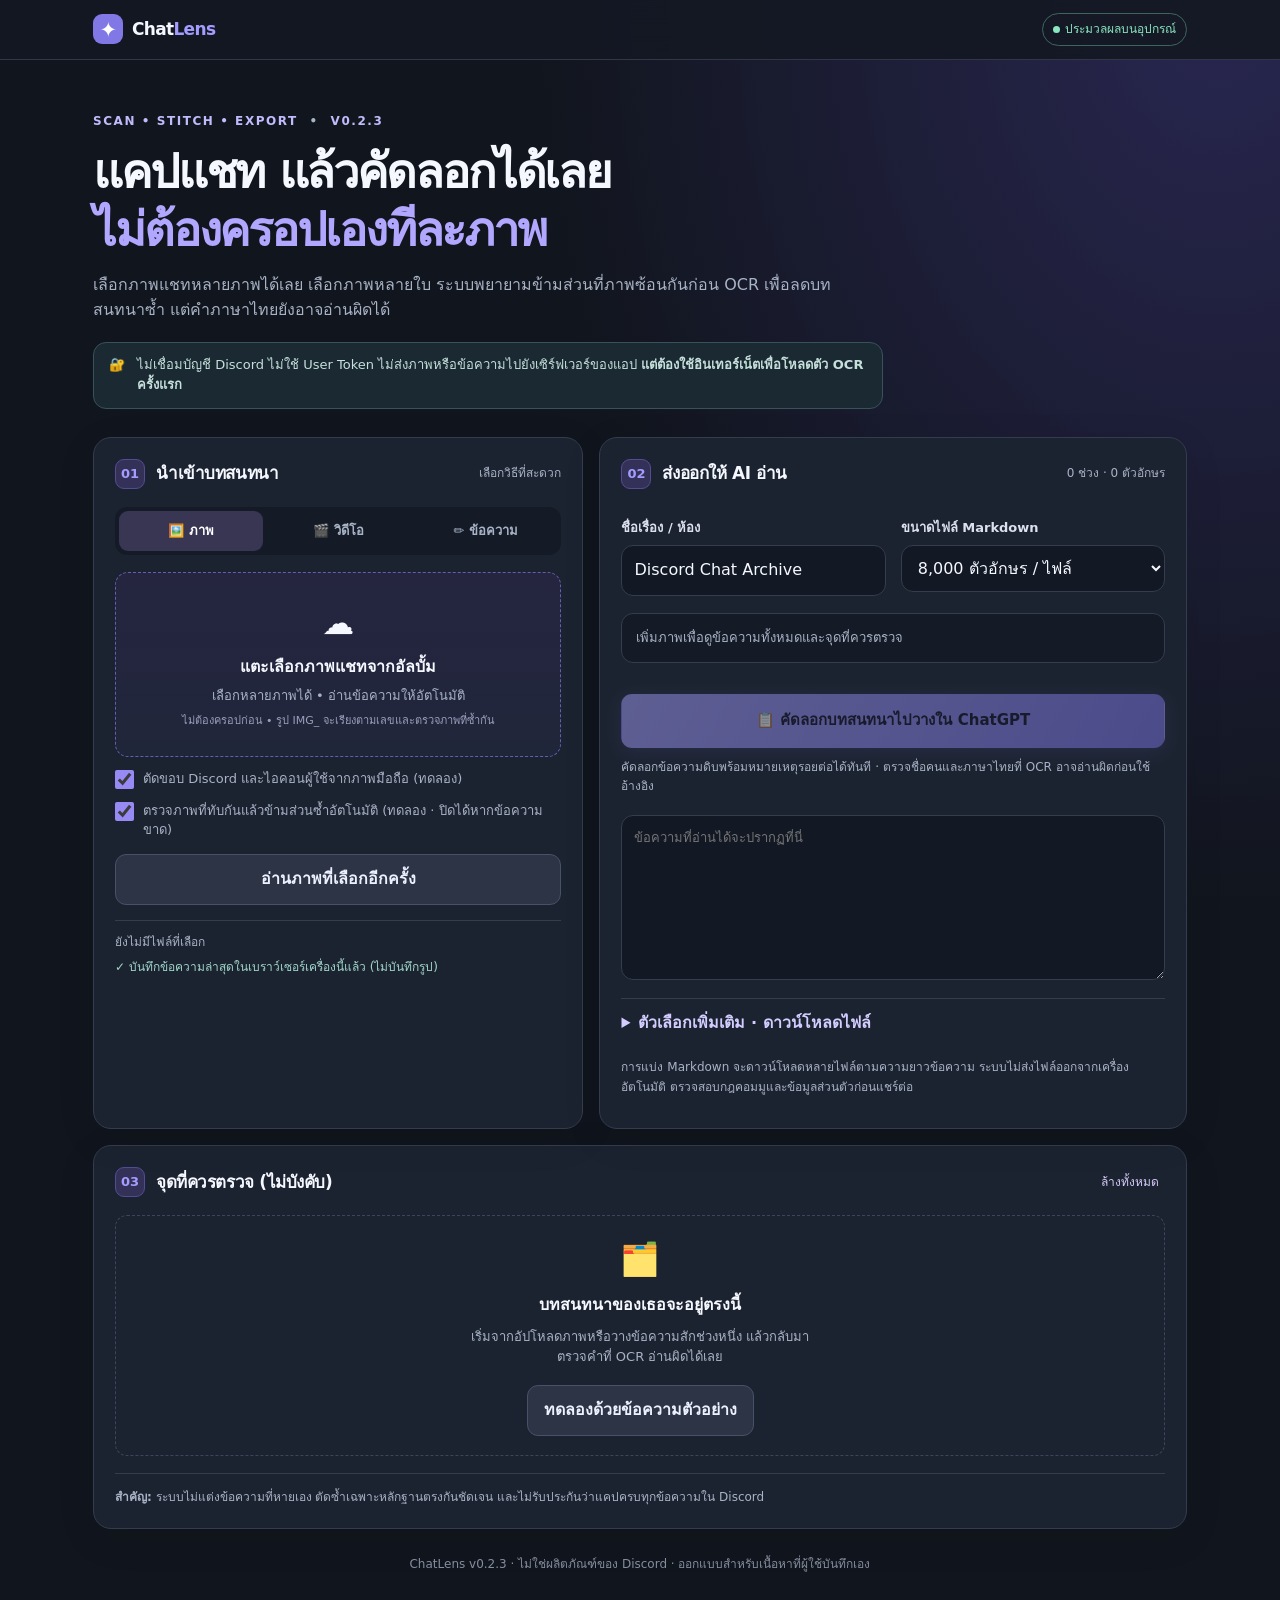
==== commit 41692703: "feat: visually align overlapping mobile screenshots before OCR" ====
--- a/index.html
+++ b/index.html
@@ -18,9 +18,9 @@
   </header>
   <main id="home" class="layout">
     <section class="hero">
-      <div class="eyebrow">SCAN • STITCH • EXPORT <span>•</span> V0.2.2</div>
+      <div class="eyebrow">SCAN • STITCH • EXPORT <span>•</span> V0.2.3</div>
       <h1>แคปแชท แล้วคัดลอกได้เลย<br><span>ไม่ต้องครอปเองทีละภาพ</span></h1>
-      <p>เลือกภาพแชทหลายภาพได้เลย ระบบช่วยเรียงภาพตามเลข IMG_ และหลีกเลี่ยงการอ่านข้อความมั่วจากรูปภาพแนบ แต่การสะกดภาษาไทยยังอาจผิดพลาด</p>
+      <p>เลือกภาพแชทหลายภาพได้เลย เลือกภาพหลายใบ ระบบพยายามข้ามส่วนที่ภาพซ้อนกันก่อน OCR เพื่อลดบทสนทนาซ้ำ แต่คำภาษาไทยยังอาจอ่านผิดได้</p>
       <div class="callout"><span>🔐</span><span>ไม่เชื่อมบัญชี Discord ไม่ใช้ User Token ไม่ส่งภาพหรือข้อความไปยังเซิร์ฟเวอร์ของแอป <strong>แต่ต้องใช้อินเทอร์เน็ตเพื่อโหลดตัว OCR ครั้งแรก</strong></span></div>
     </section>
     <div class="workspace">
@@ -32,9 +32,10 @@
           <button id="tab-text" class="tab" type="button" role="tab" aria-selected="false" aria-controls="panel-text">✏️ ข้อความ</button>
         </div>
         <div id="panel-image" class="tab-panel">
-          <label class="upload-box" for="image-input"><span class="upload-emoji">☁️</span><strong>แตะเลือกภาพแชทจากอัลบั้ม</strong><span>เลือกหลายภาพได้ • อ่านข้อความให้อัตโนมัติ</span><em>ไม่ต้องครอปก่อน • รูป IMG_ จะจัดเรียงตามเลขให้อัตโนมัติ</em></label>
+          <label class="upload-box" for="image-input"><span class="upload-emoji">☁️</span><strong>แตะเลือกภาพแชทจากอัลบั้ม</strong><span>เลือกหลายภาพได้ • อ่านข้อความให้อัตโนมัติ</span><em>ไม่ต้องครอปก่อน • รูป IMG_ จะเรียงตามเลขและตรวจภาพที่ซ้ำกัน</em></label>
           <input id="image-input" type="file" accept="image/png,image/jpeg,image/webp,image/*" multiple hidden>
           <label class="toggle-line"><input id="auto-crop" type="checkbox" checked> ตัดขอบ Discord และไอคอนผู้ใช้จากภาพมือถือ (ทดลอง)</label>
+           <label class="toggle-line"><input id="visual-overlap" type="checkbox" checked> ตรวจภาพที่ทับกันแล้วข้ามส่วนซ้ำอัตโนมัติ (ทดลอง · ปิดได้หากข้อความขาด)</label>
           <button id="start-image" class="secondary full" type="button">อ่านภาพที่เลือกอีกครั้ง</button>
         </div>
         <div id="panel-video" class="tab-panel" hidden>
@@ -77,7 +78,7 @@
         <details id="review-details" class="review-details"><summary>เปิดดู / แก้ไขข้อความแต่ละภาพ (ไม่จำเป็นต้องตรวจทุกภาพ)</summary><div id="review-list" class="review-list" aria-live="polite"></div></details>
         <div class="footnote"><strong>สำคัญ:</strong> ระบบไม่แต่งข้อความที่หายเอง ตัดซ้ำเฉพาะหลักฐานตรงกันชัดเจน และไม่รับประกันว่าแคปครบทุกข้อความใน Discord</div>
       </section>
-    <footer>ChatLens v0.2.2 · ไม่ใช่ผลิตภัณฑ์ของ Discord · ออกแบบสำหรับเนื้อหาที่ผู้ใช้บันทึกเอง</footer>
+    <footer>ChatLens v0.2.3 · ไม่ใช่ผลิตภัณฑ์ของ Discord · ออกแบบสำหรับเนื้อหาที่ผู้ใช้บันทึกเอง</footer>
   </main>
   <script type="module" src="app.js"></script>
 </body>
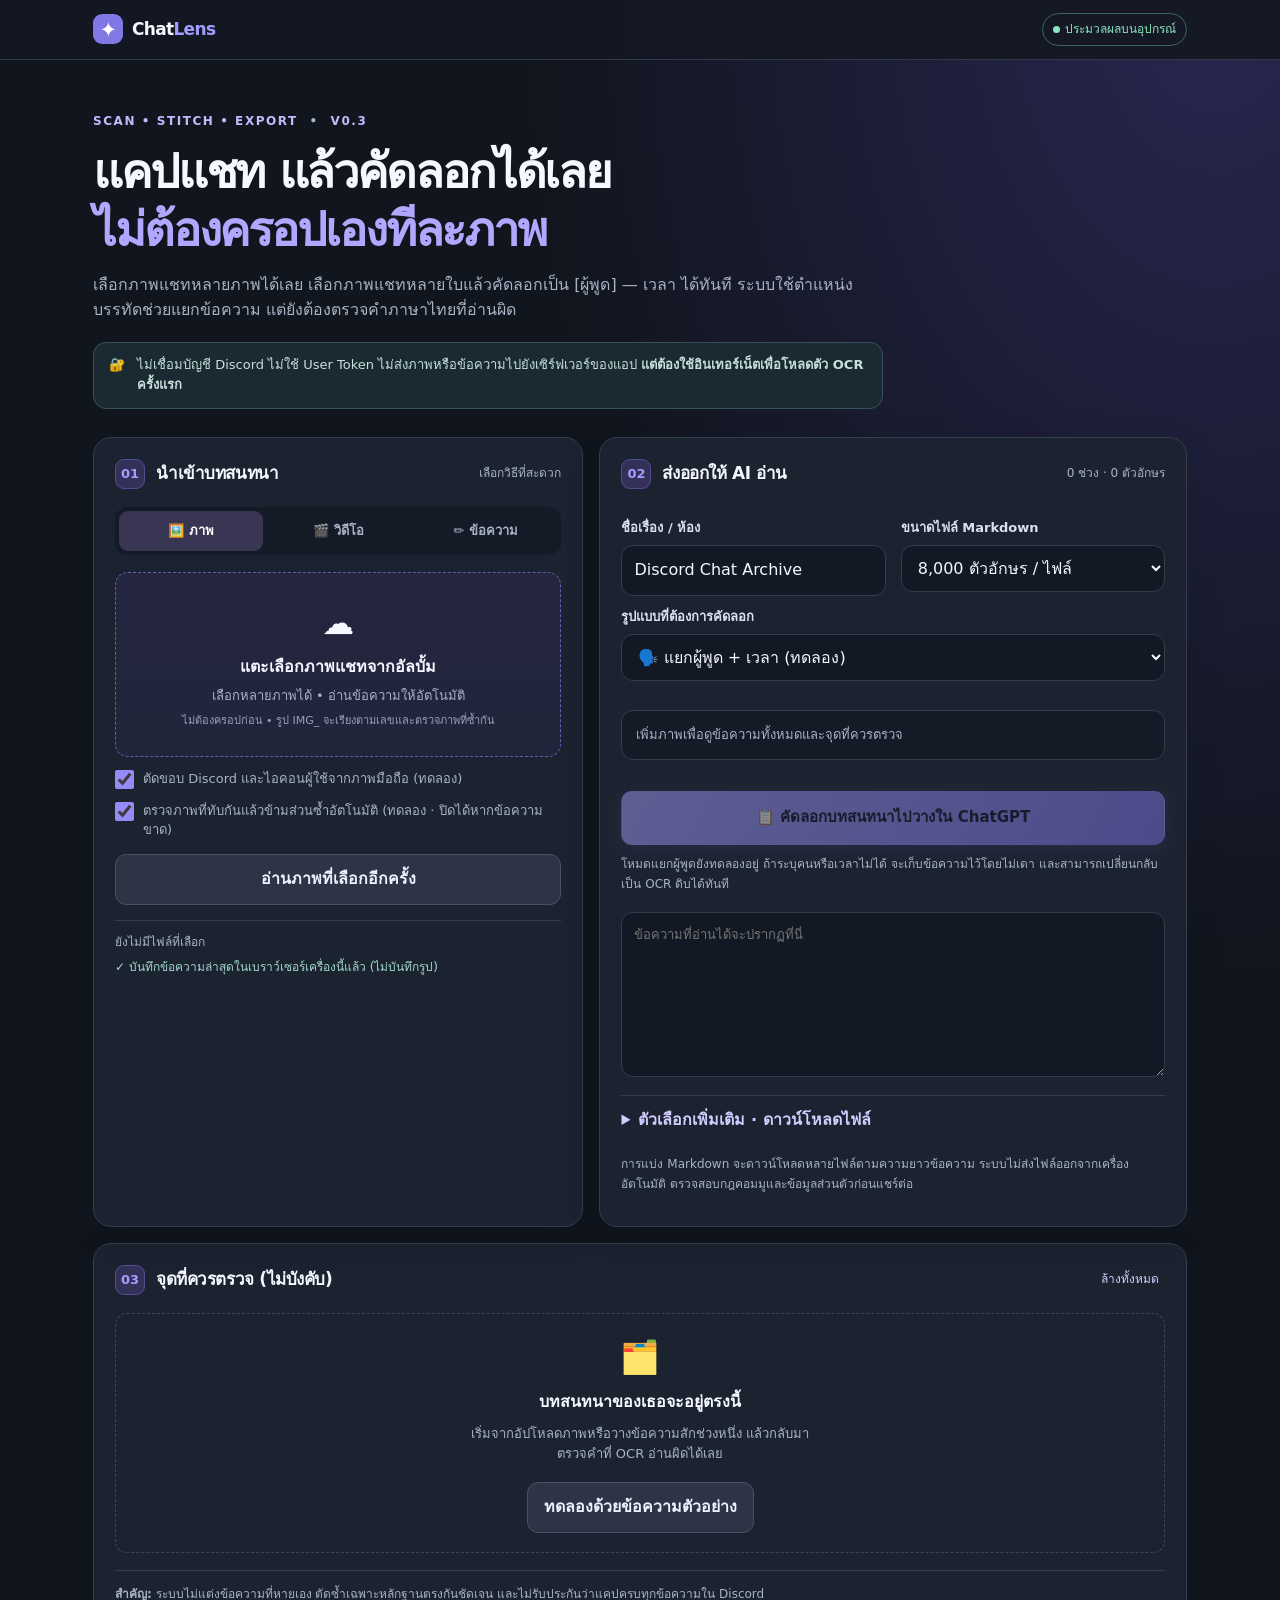
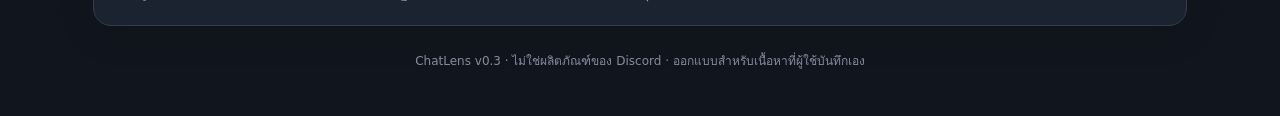
==== commit 9086e7f8: "feat: ChatLens v0.3 structured Discord OCR transcript" ====
--- a/index.html
+++ b/index.html
@@ -18,9 +18,9 @@
   </header>
   <main id="home" class="layout">
     <section class="hero">
-      <div class="eyebrow">SCAN • STITCH • EXPORT <span>•</span> V0.2.3</div>
+      <div class="eyebrow">SCAN • STITCH • EXPORT <span>•</span> V0.3</div>
       <h1>แคปแชท แล้วคัดลอกได้เลย<br><span>ไม่ต้องครอปเองทีละภาพ</span></h1>
-      <p>เลือกภาพแชทหลายภาพได้เลย เลือกภาพหลายใบ ระบบพยายามข้ามส่วนที่ภาพซ้อนกันก่อน OCR เพื่อลดบทสนทนาซ้ำ แต่คำภาษาไทยยังอาจอ่านผิดได้</p>
+      <p>เลือกภาพแชทหลายภาพได้เลย เลือกภาพแชทหลายใบแล้วคัดลอกเป็น [ผู้พูด] — เวลา ได้ทันที ระบบใช้ตำแหน่งบรรทัดช่วยแยกข้อความ แต่ยังต้องตรวจคำภาษาไทยที่อ่านผิด</p>
       <div class="callout"><span>🔐</span><span>ไม่เชื่อมบัญชี Discord ไม่ใช้ User Token ไม่ส่งภาพหรือข้อความไปยังเซิร์ฟเวอร์ของแอป <strong>แต่ต้องใช้อินเทอร์เน็ตเพื่อโหลดตัว OCR ครั้งแรก</strong></span></div>
     </section>
     <div class="workspace">
@@ -61,9 +61,11 @@
         <div><label class="field-label" for="archive-title">ชื่อเรื่อง / ห้อง</label><input id="archive-title" value="Discord Chat Archive" maxlength="100"></div>
         <div><label class="field-label" for="chunk-size">ขนาดไฟล์ Markdown</label><select id="chunk-size"><option value="4000">4,000 ตัวอักษร / ไฟล์</option><option value="8000" selected>8,000 ตัวอักษร / ไฟล์</option><option value="15000">15,000 ตัวอักษร / ไฟล์</option></select></div>
       </div>
+      <label class="field-label" for="output-format">รูปแบบที่ต้องการคัดลอก</label>
+      <select id="output-format" class="output-format"><option value="structured" selected>🗣️ แยกผู้พูด + เวลา (ทดลอง)</option><option value="raw">📝 ข้อความ OCR ดิบ (ต้นฉบับ)</option></select>
       <div id="merge-summary" class="merge-summary">เพิ่มข้อความเพื่อดูผลรวมและรอยต่อที่ยังไม่ยืนยัน</div>
       <button id="copy-text" class="primary full copy-main" type="button" disabled>📋 คัดลอกบทสนทนาไปวางใน ChatGPT</button>
-      <p class="hint">คัดลอกข้อความดิบพร้อมหมายเหตุรอยต่อได้ทันที · ตรวจชื่อคนและภาษาไทยที่ OCR อาจอ่านผิดก่อนใช้อ้างอิง</p>
+      <p class="hint">โหมดแยกผู้พูดยังทดลองอยู่ ถ้าระบุคนหรือเวลาไม่ได้ จะเก็บข้อความไว้โดยไม่เดา และสามารถเปลี่ยนกลับเป็น OCR ดิบได้ทันที</p>
       <textarea id="merged-preview" rows="7" readonly aria-label="ข้อความทั้งหมดที่พร้อมคัดลอก" placeholder="ข้อความที่อ่านได้จะปรากฏที่นี่"></textarea>
       <details class="download-options"><summary>ตัวเลือกเพิ่มเติม · ดาวน์โหลดไฟล์</summary>
         <div class="action-row"><button id="export-md" class="secondary" type="button" disabled>Markdown</button><button id="export-txt" class="secondary" type="button" disabled>TXT</button><button id="export-json" class="secondary" type="button" disabled>JSON</button></div>
@@ -78,7 +80,7 @@
         <details id="review-details" class="review-details"><summary>เปิดดู / แก้ไขข้อความแต่ละภาพ (ไม่จำเป็นต้องตรวจทุกภาพ)</summary><div id="review-list" class="review-list" aria-live="polite"></div></details>
         <div class="footnote"><strong>สำคัญ:</strong> ระบบไม่แต่งข้อความที่หายเอง ตัดซ้ำเฉพาะหลักฐานตรงกันชัดเจน และไม่รับประกันว่าแคปครบทุกข้อความใน Discord</div>
       </section>
-    <footer>ChatLens v0.2.3 · ไม่ใช่ผลิตภัณฑ์ของ Discord · ออกแบบสำหรับเนื้อหาที่ผู้ใช้บันทึกเอง</footer>
+    <footer>ChatLens v0.3 · ไม่ใช่ผลิตภัณฑ์ของ Discord · ออกแบบสำหรับเนื้อหาที่ผู้ใช้บันทึกเอง</footer>
   </main>
   <script type="module" src="app.js"></script>
 </body>
--- a/styles.css
+++ b/styles.css
@@ -19,3 +19,5 @@
 .review-list{max-height:none;margin-top:10px}
 .review-panel .empty-state{padding:19px 10px}
 @media(max-width:760px){.workspace{grid-template-columns:1fr}.review-panel{margin-top:12px}.copy-main{position:sticky;bottom:12px;z-index:1}.review-warning{font-size:12px}.export-panel .panel-heading{margin-bottom:10px}.hero{padding-bottom:16px}#merged-preview{min-height:180px}}
+
+.output-format{width:100%;margin:0 0 12px;min-height:44px;}
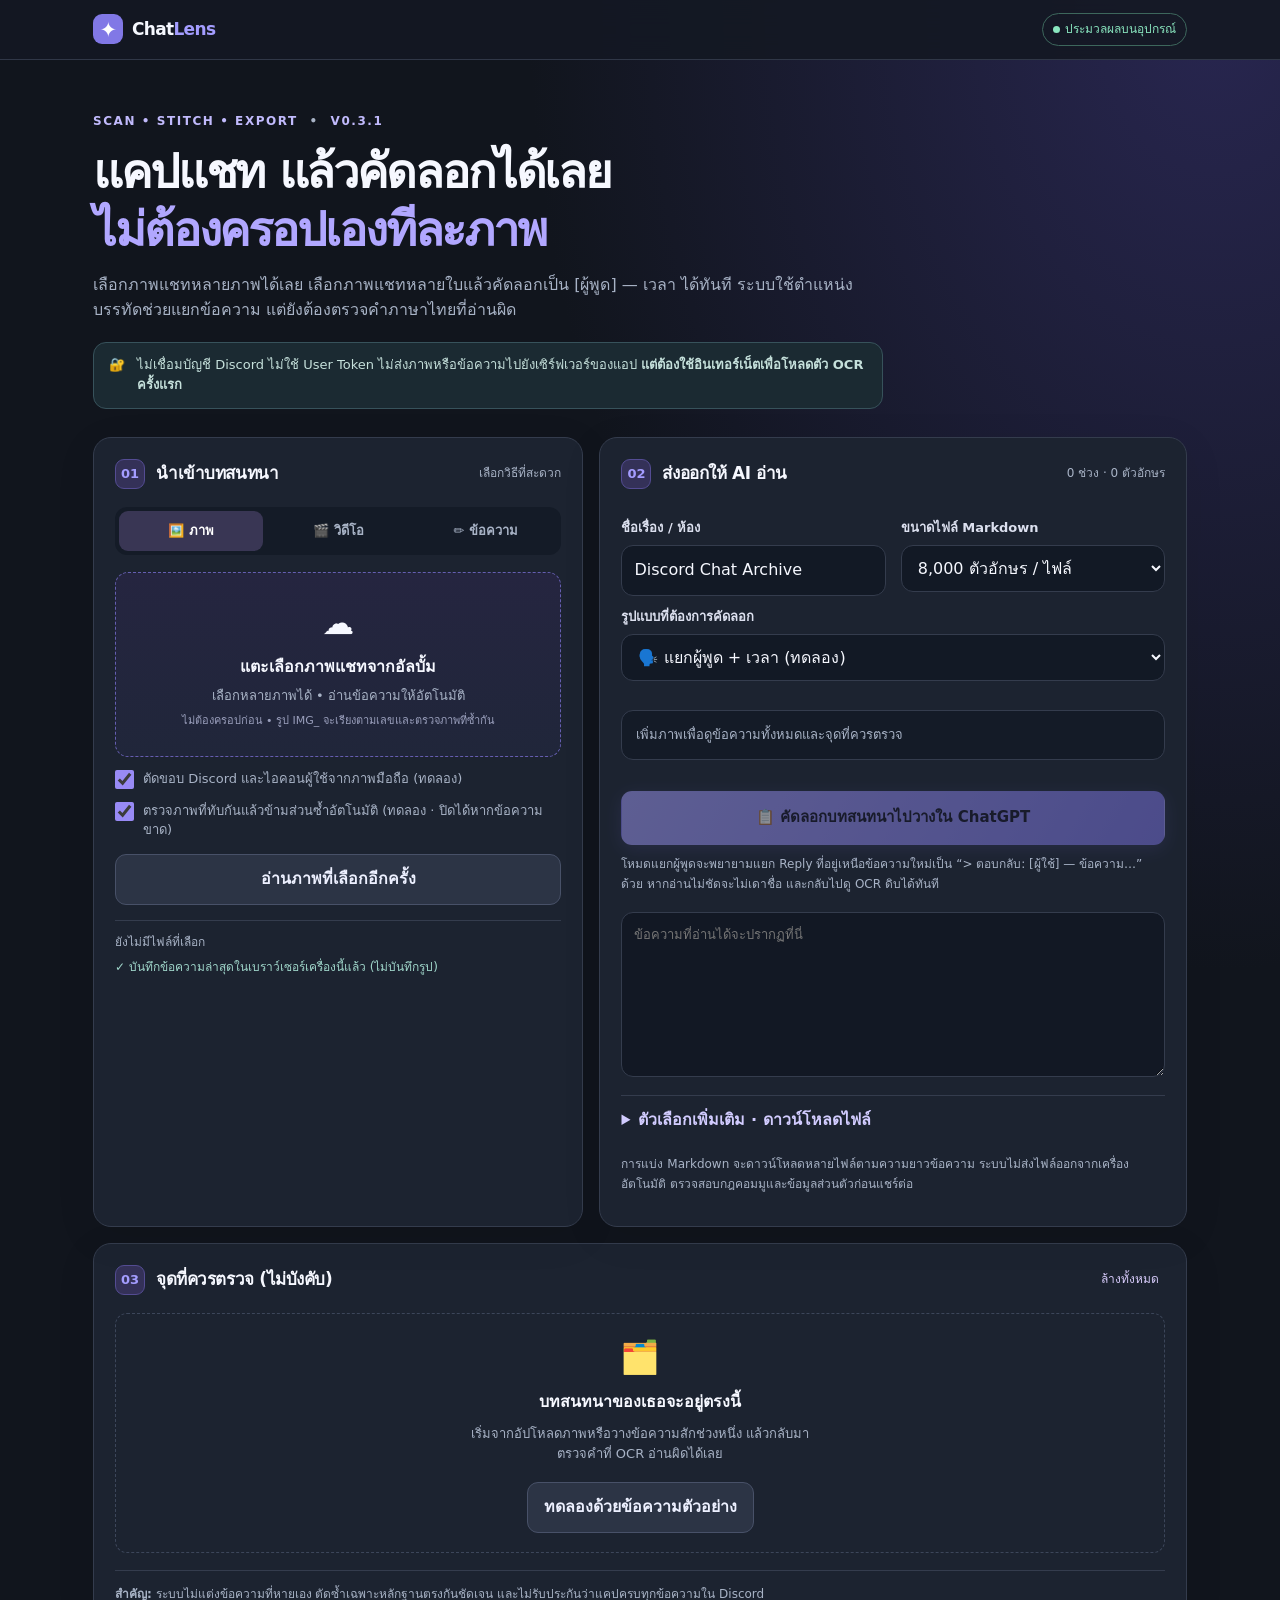
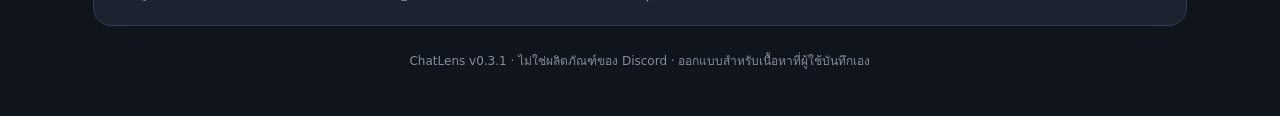
==== commit deeff443: "feat: parse wrapped Discord reply previews before responding message" ====
--- a/index.html
+++ b/index.html
@@ -18,7 +18,7 @@
   </header>
   <main id="home" class="layout">
     <section class="hero">
-      <div class="eyebrow">SCAN • STITCH • EXPORT <span>•</span> V0.3</div>
+      <div class="eyebrow">SCAN • STITCH • EXPORT <span>•</span> V0.3.1</div>
       <h1>แคปแชท แล้วคัดลอกได้เลย<br><span>ไม่ต้องครอปเองทีละภาพ</span></h1>
       <p>เลือกภาพแชทหลายภาพได้เลย เลือกภาพแชทหลายใบแล้วคัดลอกเป็น [ผู้พูด] — เวลา ได้ทันที ระบบใช้ตำแหน่งบรรทัดช่วยแยกข้อความ แต่ยังต้องตรวจคำภาษาไทยที่อ่านผิด</p>
       <div class="callout"><span>🔐</span><span>ไม่เชื่อมบัญชี Discord ไม่ใช้ User Token ไม่ส่งภาพหรือข้อความไปยังเซิร์ฟเวอร์ของแอป <strong>แต่ต้องใช้อินเทอร์เน็ตเพื่อโหลดตัว OCR ครั้งแรก</strong></span></div>
@@ -65,7 +65,7 @@
       <select id="output-format" class="output-format"><option value="structured" selected>🗣️ แยกผู้พูด + เวลา (ทดลอง)</option><option value="raw">📝 ข้อความ OCR ดิบ (ต้นฉบับ)</option></select>
       <div id="merge-summary" class="merge-summary">เพิ่มข้อความเพื่อดูผลรวมและรอยต่อที่ยังไม่ยืนยัน</div>
       <button id="copy-text" class="primary full copy-main" type="button" disabled>📋 คัดลอกบทสนทนาไปวางใน ChatGPT</button>
-      <p class="hint">โหมดแยกผู้พูดยังทดลองอยู่ ถ้าระบุคนหรือเวลาไม่ได้ จะเก็บข้อความไว้โดยไม่เดา และสามารถเปลี่ยนกลับเป็น OCR ดิบได้ทันที</p>
+      <p class="hint">โหมดแยกผู้พูดจะพยายามแยก Reply ที่อยู่เหนือข้อความใหม่เป็น “> ตอบกลับ: [ผู้ใช้] — ข้อความ…” ด้วย หากอ่านไม่ชัดจะไม่เดาชื่อ และกลับไปดู OCR ดิบได้ทันที</p>
       <textarea id="merged-preview" rows="7" readonly aria-label="ข้อความทั้งหมดที่พร้อมคัดลอก" placeholder="ข้อความที่อ่านได้จะปรากฏที่นี่"></textarea>
       <details class="download-options"><summary>ตัวเลือกเพิ่มเติม · ดาวน์โหลดไฟล์</summary>
         <div class="action-row"><button id="export-md" class="secondary" type="button" disabled>Markdown</button><button id="export-txt" class="secondary" type="button" disabled>TXT</button><button id="export-json" class="secondary" type="button" disabled>JSON</button></div>
@@ -80,7 +80,7 @@
         <details id="review-details" class="review-details"><summary>เปิดดู / แก้ไขข้อความแต่ละภาพ (ไม่จำเป็นต้องตรวจทุกภาพ)</summary><div id="review-list" class="review-list" aria-live="polite"></div></details>
         <div class="footnote"><strong>สำคัญ:</strong> ระบบไม่แต่งข้อความที่หายเอง ตัดซ้ำเฉพาะหลักฐานตรงกันชัดเจน และไม่รับประกันว่าแคปครบทุกข้อความใน Discord</div>
       </section>
-    <footer>ChatLens v0.3 · ไม่ใช่ผลิตภัณฑ์ของ Discord · ออกแบบสำหรับเนื้อหาที่ผู้ใช้บันทึกเอง</footer>
+    <footer>ChatLens v0.3.1 · ไม่ใช่ผลิตภัณฑ์ของ Discord · ออกแบบสำหรับเนื้อหาที่ผู้ใช้บันทึกเอง</footer>
   </main>
   <script type="module" src="app.js"></script>
 </body>
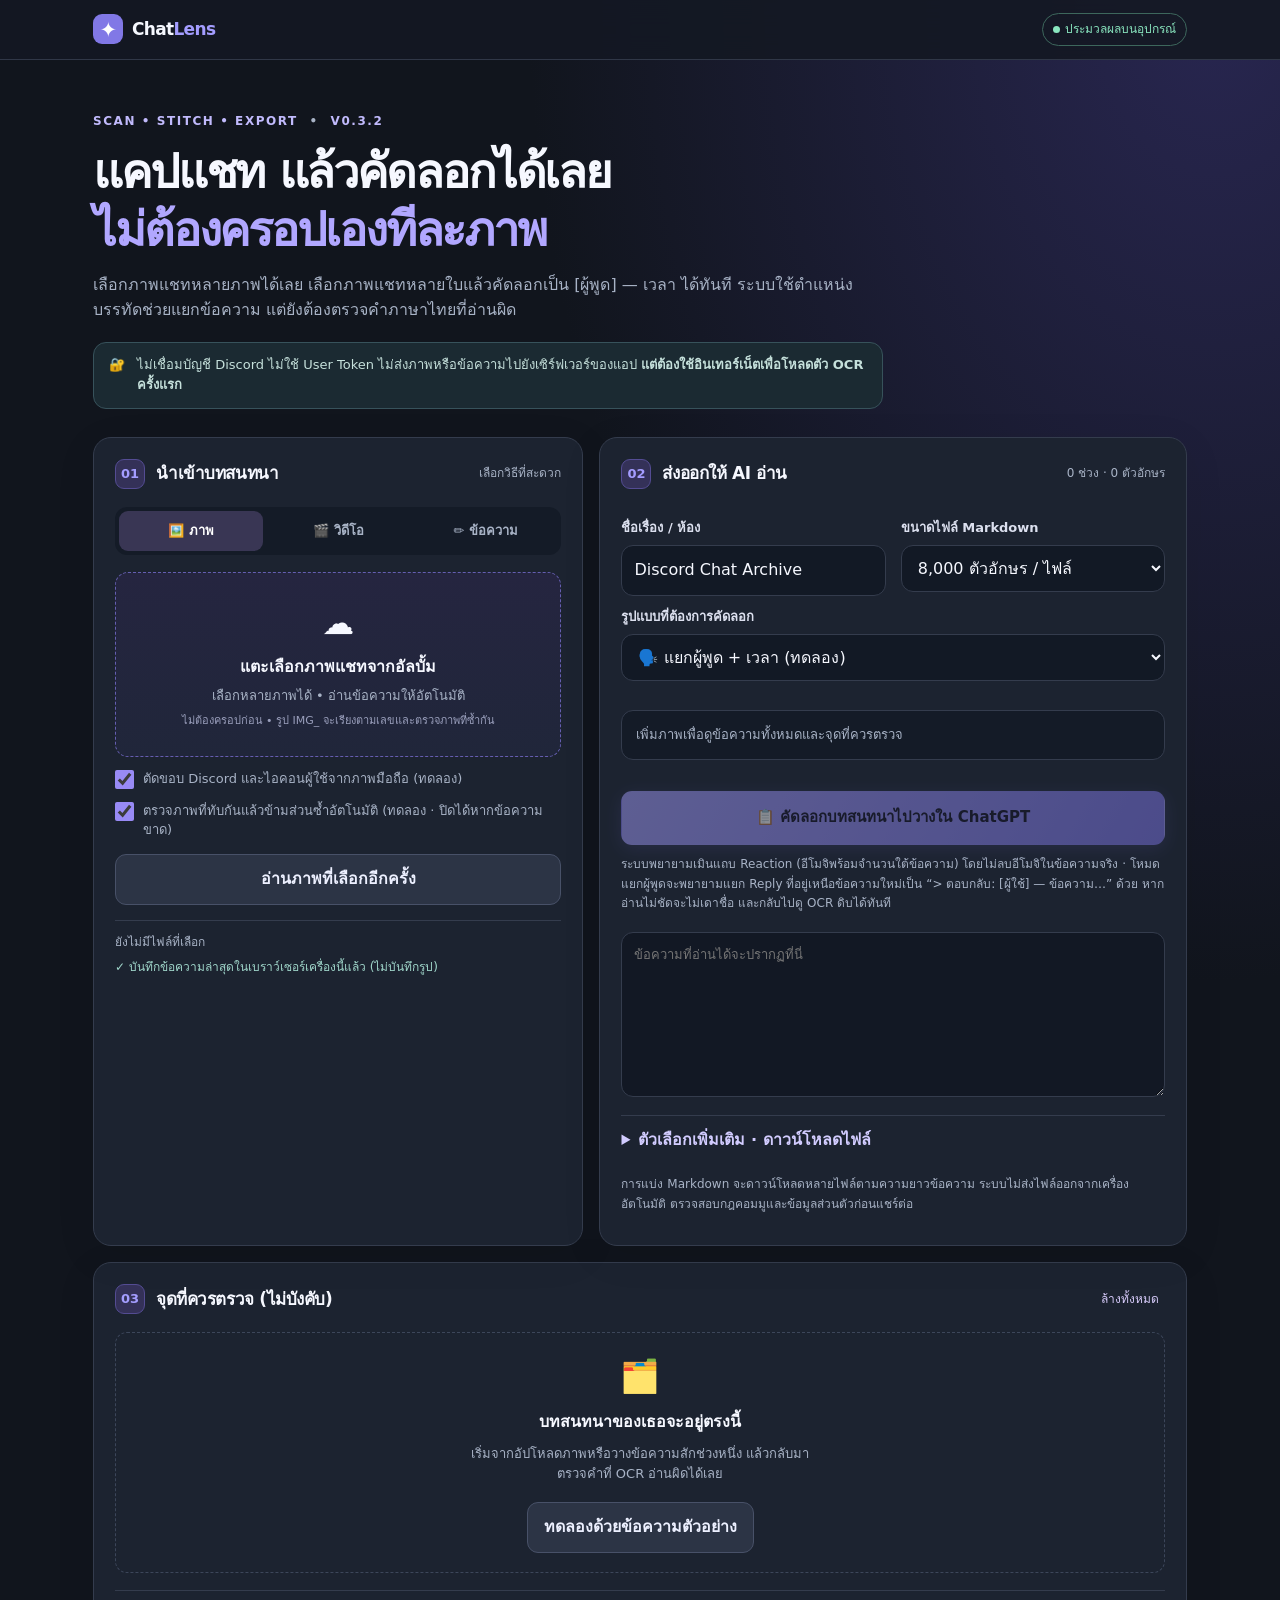
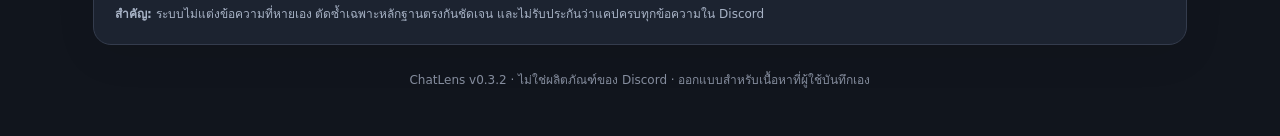
==== commit 59a644ad: "feat: ignore Discord reaction chip rows before OCR" ====
--- a/index.html
+++ b/index.html
@@ -18,7 +18,7 @@
   </header>
   <main id="home" class="layout">
     <section class="hero">
-      <div class="eyebrow">SCAN • STITCH • EXPORT <span>•</span> V0.3.1</div>
+      <div class="eyebrow">SCAN • STITCH • EXPORT <span>•</span> V0.3.2</div>
       <h1>แคปแชท แล้วคัดลอกได้เลย<br><span>ไม่ต้องครอปเองทีละภาพ</span></h1>
       <p>เลือกภาพแชทหลายภาพได้เลย เลือกภาพแชทหลายใบแล้วคัดลอกเป็น [ผู้พูด] — เวลา ได้ทันที ระบบใช้ตำแหน่งบรรทัดช่วยแยกข้อความ แต่ยังต้องตรวจคำภาษาไทยที่อ่านผิด</p>
       <div class="callout"><span>🔐</span><span>ไม่เชื่อมบัญชี Discord ไม่ใช้ User Token ไม่ส่งภาพหรือข้อความไปยังเซิร์ฟเวอร์ของแอป <strong>แต่ต้องใช้อินเทอร์เน็ตเพื่อโหลดตัว OCR ครั้งแรก</strong></span></div>
@@ -65,7 +65,7 @@
       <select id="output-format" class="output-format"><option value="structured" selected>🗣️ แยกผู้พูด + เวลา (ทดลอง)</option><option value="raw">📝 ข้อความ OCR ดิบ (ต้นฉบับ)</option></select>
       <div id="merge-summary" class="merge-summary">เพิ่มข้อความเพื่อดูผลรวมและรอยต่อที่ยังไม่ยืนยัน</div>
       <button id="copy-text" class="primary full copy-main" type="button" disabled>📋 คัดลอกบทสนทนาไปวางใน ChatGPT</button>
-      <p class="hint">โหมดแยกผู้พูดจะพยายามแยก Reply ที่อยู่เหนือข้อความใหม่เป็น “> ตอบกลับ: [ผู้ใช้] — ข้อความ…” ด้วย หากอ่านไม่ชัดจะไม่เดาชื่อ และกลับไปดู OCR ดิบได้ทันที</p>
+      <p class="hint">ระบบพยายามเมินแถบ Reaction (อีโมจิพร้อมจำนวนใต้ข้อความ) โดยไม่ลบอีโมจิในข้อความจริง · โหมดแยกผู้พูดจะพยายามแยก Reply ที่อยู่เหนือข้อความใหม่เป็น “> ตอบกลับ: [ผู้ใช้] — ข้อความ…” ด้วย หากอ่านไม่ชัดจะไม่เดาชื่อ และกลับไปดู OCR ดิบได้ทันที</p>
       <textarea id="merged-preview" rows="7" readonly aria-label="ข้อความทั้งหมดที่พร้อมคัดลอก" placeholder="ข้อความที่อ่านได้จะปรากฏที่นี่"></textarea>
       <details class="download-options"><summary>ตัวเลือกเพิ่มเติม · ดาวน์โหลดไฟล์</summary>
         <div class="action-row"><button id="export-md" class="secondary" type="button" disabled>Markdown</button><button id="export-txt" class="secondary" type="button" disabled>TXT</button><button id="export-json" class="secondary" type="button" disabled>JSON</button></div>
@@ -80,7 +80,7 @@
         <details id="review-details" class="review-details"><summary>เปิดดู / แก้ไขข้อความแต่ละภาพ (ไม่จำเป็นต้องตรวจทุกภาพ)</summary><div id="review-list" class="review-list" aria-live="polite"></div></details>
         <div class="footnote"><strong>สำคัญ:</strong> ระบบไม่แต่งข้อความที่หายเอง ตัดซ้ำเฉพาะหลักฐานตรงกันชัดเจน และไม่รับประกันว่าแคปครบทุกข้อความใน Discord</div>
       </section>
-    <footer>ChatLens v0.3.1 · ไม่ใช่ผลิตภัณฑ์ของ Discord · ออกแบบสำหรับเนื้อหาที่ผู้ใช้บันทึกเอง</footer>
+    <footer>ChatLens v0.3.2 · ไม่ใช่ผลิตภัณฑ์ของ Discord · ออกแบบสำหรับเนื้อหาที่ผู้ใช้บันทึกเอง</footer>
   </main>
   <script type="module" src="app.js"></script>
 </body>
